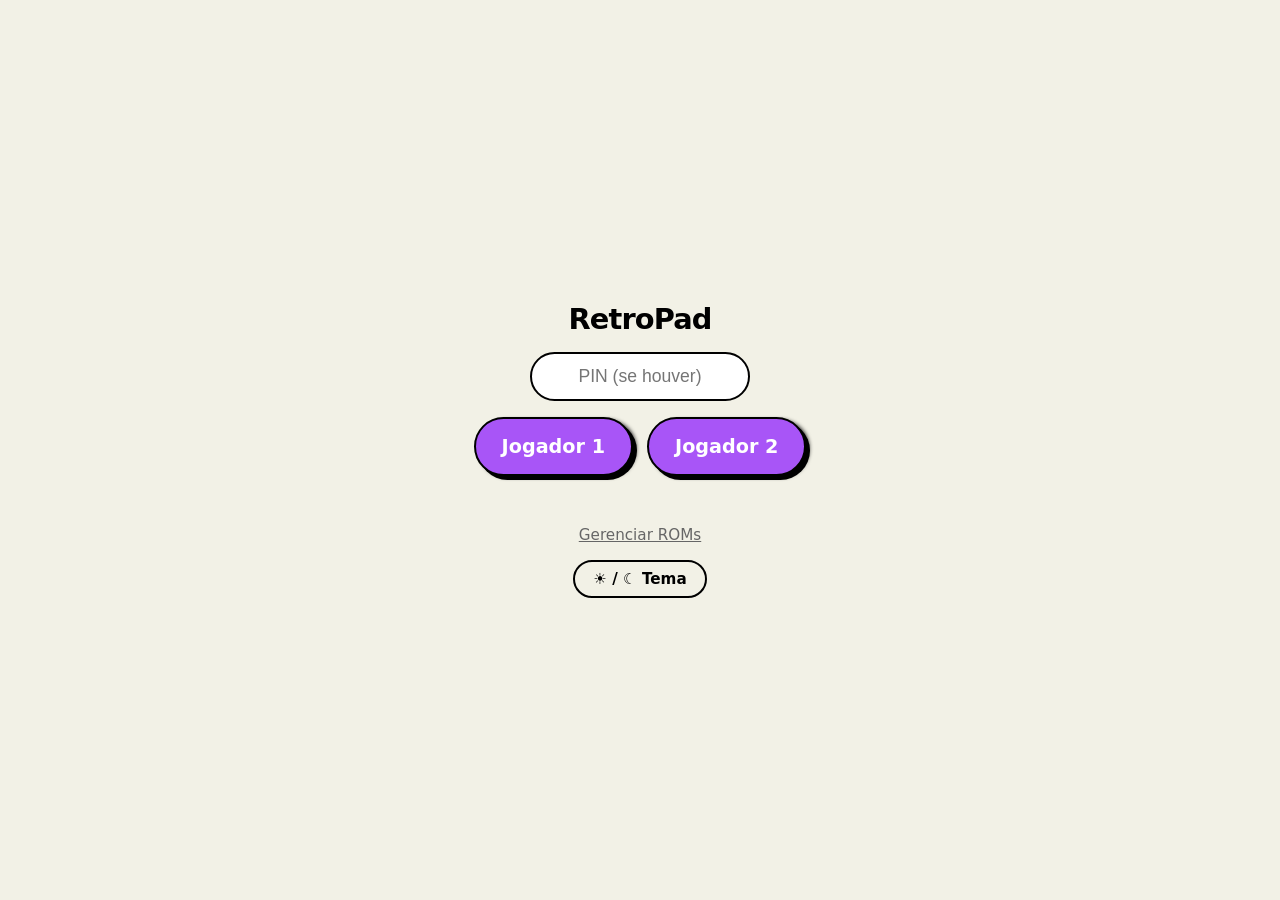
==== static/index.html @ 877612fc "publicação" ====
<!DOCTYPE html>
<html lang="pt-BR">
<head>
<meta charset="UTF-8">
<meta name="viewport" content="width=device-width, initial-scale=1, maximum-scale=1, user-scalable=no, viewport-fit=cover">
<meta name="apple-mobile-web-app-capable" content="yes">
<meta name="theme-color" content="#a855f7">
<link rel="manifest" href="/static/manifest.json">
<link rel="icon" type="image/png" sizes="32x32" href="/static/icons/favicon-32.png">
<link rel="apple-touch-icon" href="/static/icons/apple-touch-icon.png">
<meta name="mobile-web-app-capable" content="yes">
<meta name="apple-mobile-web-app-title" content="RetroPad">
<meta name="apple-mobile-web-app-status-bar-style" content="black-translucent">
<link rel="stylesheet" href="/static/theme.css">
<script>try{var t=localStorage.getItem("rp_theme");if(t)document.documentElement.dataset.theme=t}catch(e){}</script>
<title>RetroPad</title>
<style>
  :root { --s: min(24vh, 17vw); }
  * { box-sizing: border-box; margin: 0; padding: 0; -webkit-tap-highlight-color: transparent; }
  html, body {
    height: 100%; background: var(--bg); color: var(--text);
    font-family: var(--font);
    overflow: hidden; touch-action: none;
    user-select: none; -webkit-user-select: none;
  }
  .hidden { display: none !important; }

  /* Tela de entrada */
  #join {
    height: 100%; display: flex; flex-direction: column;
    align-items: center; justify-content: center; gap: 16px; padding: 20px; text-align: center;
  }
  #join h1 { font-size: 1.8rem; letter-spacing: -0.03em; }
  #join input {
    font-size: 1.1rem; padding: 12px; width: 220px; text-align: center;
    border-radius: 999px; border: 2px solid var(--border); background: var(--input); color: var(--text);
  }
  #join .players { display: flex; gap: 14px; }
  #join button {
    font: inherit; font-weight: 700; font-size: 1.2rem; padding: 16px 26px; min-width: 130px;
    border: 2px solid var(--border); border-radius: 999px; box-shadow: var(--shadow-md);
    background: var(--primary); color: var(--primary-foreground);
  }
  #join button:active { transform: translate(3px, 3px); box-shadow: none; }
  #join button.themebtn { min-width: 0; font-size: 0.95rem; padding: 8px 18px; background: var(--card); color: var(--card-foreground); box-shadow: none; }
  #join .admin { color: var(--muted-foreground); font-size: 0.95rem; }
  #status { min-height: 1.2em; color: var(--danger-text); font-weight: 600; font-size: 0.95rem; }

  /* Aviso de rotação */
  #rotate {
    position: fixed; inset: 0; background: var(--bg); display: none;
    align-items: center; justify-content: center; text-align: center;
    font-size: 1.2rem; padding: 20px; z-index: 10;
  }
  body.game #rotate { display: none; }
  @media (orientation: portrait) {
    body.game #rotate { display: flex; }
  }

  /* Controle */
  #pad {
    position: fixed; inset: 0;
    padding: env(safe-area-inset-top) env(safe-area-inset-right)
             env(safe-area-inset-bottom) env(safe-area-inset-left);
  }
  .btn {
    position: absolute; display: flex; align-items: center; justify-content: center;
    background: var(--card); border: 3px solid var(--border); color: var(--card-foreground);
    box-shadow: 3px 3px 0 var(--shadow-color);
    font-weight: 800; font-size: calc(var(--s) * 0.32);
  }
  .btn.on { background: var(--primary); color: var(--primary-foreground); box-shadow: none; }

  /* Ombros */
  .shoulder {
    width: calc(var(--s) * 2.2); height: calc(var(--s) * 0.6);
    border-radius: 999px; top: 4%;
  }
  .shoulder.l { left: 3%; }
  .shoulder.r { right: 3%; }

  /* D-pad: 3x3 em cruz */
  #dpad { position: absolute; left: 3%; bottom: 6%; width: calc(var(--s) * 3); height: calc(var(--s) * 3); }
  #dpad .btn { width: var(--s); height: var(--s); border-radius: 12px; }
  #dpad .up    { left: var(--s); top: 0; }
  #dpad .down  { left: var(--s); top: calc(var(--s) * 2); }
  #dpad .left  { left: 0; top: var(--s); }
  #dpad .right { left: calc(var(--s) * 2); top: var(--s); }

  /* ABXY em losango */
  #abxy { position: absolute; right: 3%; bottom: 6%; width: calc(var(--s) * 3); height: calc(var(--s) * 3); }
  #abxy .btn { width: var(--s); height: var(--s); border-radius: 50%; }
  #abxy .x { left: var(--s); top: 0; }
  #abxy .y { left: 0; top: var(--s); }
  #abxy .b { left: calc(var(--s) * 2); top: var(--s); }
  #abxy .a { left: var(--s); top: calc(var(--s) * 2); }

  /* Select / Start */
  #center { position: absolute; left: 50%; bottom: 8%; transform: translateX(-50%); display: flex; gap: 18px; }
  #center .btn { position: relative; width: calc(var(--s) * 1.3); height: calc(var(--s) * 0.5); border-radius: 999px; font-size: calc(var(--s) * 0.22); }
</style>
</head>
<body>

<section id="join">
  <h1>RetroPad</h1>
  <input id="pin" type="password" inputmode="numeric" placeholder="PIN (se houver)" autocomplete="off">
  <div class="players">
    <button id="p1">Jogador 1</button>
    <button id="p2">Jogador 2</button>
  </div>
  <div id="status"></div>
  <a class="admin" href="/admin">Gerenciar ROMs</a>
  <button id="theme" class="themebtn" type="button">☀ / ☾ Tema</button>
  <button class="themebtn hidden" data-install type="button">⬇ Instalar app</button>
</section>

<div id="rotate">Gire o celular para o modo paisagem</div>

<main id="pad" class="hidden">
  <div class="btn shoulder l" data-btn="l">L</div>
  <div class="btn shoulder r" data-btn="r">R</div>

  <div id="dpad">
    <div class="btn up" data-btn="up">▲</div>
    <div class="btn left" data-btn="left">◀</div>
    <div class="btn right" data-btn="right">▶</div>
    <div class="btn down" data-btn="down">▼</div>
  </div>

  <div id="abxy">
    <div class="btn x" data-btn="x">X</div>
    <div class="btn y" data-btn="y">Y</div>
    <div class="btn b" data-btn="b">B</div>
    <div class="btn a" data-btn="a">A</div>
  </div>

  <div id="center">
    <div class="btn" data-btn="select">SELECT</div>
    <div class="btn" data-btn="start">START</div>
  </div>
</main>

<script>
(() => {
  const joinEl = document.getElementById('join');
  const padEl = document.getElementById('pad');
  const statusEl = document.getElementById('status');
  const pinEl = document.getElementById('pin');

  let ws = null;
  let player = null;
  let retry = false;
  let inGame = false;
  let lastSent = '';

  // Estado atual: toques ativos e o que está pressionado
  const padButtons = [...document.querySelectorAll('[data-btn]')];

  function setStatus(text) { statusEl.textContent = text; }

  function connect() {
    const proto = location.protocol === 'https:' ? 'wss' : 'ws';
    ws = new WebSocket(`${proto}://${location.host}/ws`);

    ws.onopen = () => {
      ws.send(JSON.stringify({ t: 'join', player, pin: pinEl.value.trim() }));
    };

    ws.onmessage = (ev) => {
      const m = JSON.parse(ev.data);
      if (m.t === 'joined') {
        enterGame();
      } else if (m.t === 'error') {
        retry = false;
        setStatus(m.msg);
      }
    };

    ws.onclose = () => {
      if (inGame && retry) {
        setStatus('Reconectando...');
        setTimeout(connect, 1500);
      } else if (!inGame) {
        setStatus(retry ? 'Não foi possível conectar' : statusEl.textContent);
        retry = false;
      }
    };
  }

  function startJoin(p) {
    player = p;
    retry = true;
    setStatus('Conectando...');
    // Em Android, tenta entrar em tela cheia (precisa de gesto do usuário)
    try { document.documentElement.requestFullscreen?.(); } catch (_) {}
    connect();
  }

  function enterGame() {
    inGame = true;
    setStatus('');
    joinEl.classList.add('hidden');
    padEl.classList.remove('hidden');
    document.body.classList.add('game');
  }

  function send(buttons, hat) {
    if (!ws || ws.readyState !== WebSocket.OPEN) return;
    const payload = JSON.stringify({ t: 'state', buttons, hat });
    if (payload !== lastSent) {
      ws.send(payload);
      lastSent = payload;
    }
  }

  // Lê todos os toques ativos e converte em botões + direção
  function readTouches(e) {
    const buttons = new Set();
    let hx = 0, hy = 0;

    for (const t of e.touches) {
      const el = document.elementFromPoint(t.clientX, t.clientY);
      const target = el && el.closest('[data-btn]');
      if (!target) continue;
      const name = target.dataset.btn;
      if (name === 'left') hx -= 1;
      else if (name === 'right') hx += 1;
      else if (name === 'up') hy -= 1;
      else if (name === 'down') hy += 1;
      else buttons.add(name);
    }

    hx = Math.max(-1, Math.min(1, hx));
    hy = Math.max(-1, Math.min(1, hy));

    // Destaque visual
    for (const b of padButtons) {
      const name = b.dataset.btn;
      const on = ['up', 'down', 'left', 'right'].includes(name)
        ? (name === 'left' && hx < 0) || (name === 'right' && hx > 0) ||
          (name === 'up' && hy < 0) || (name === 'down' && hy > 0)
        : buttons.has(name);
      b.classList.toggle('on', on);
    }

    send([...buttons], [hx, hy]);
  }

  const touchHandler = (e) => { e.preventDefault(); readTouches(e); };
  for (const type of ['touchstart', 'touchmove', 'touchend', 'touchcancel']) {
    padEl.addEventListener(type, touchHandler, { passive: false });
  }

  // Solta tudo se o app for para o segundo plano
  document.addEventListener('visibilitychange', () => {
    if (document.hidden) send([], [0, 0]);
  });

  document.getElementById('theme').onclick = () => {
    const root = document.documentElement;
    const dark = root.dataset.theme ? root.dataset.theme === 'dark' : matchMedia('(prefers-color-scheme: dark)').matches;
    root.dataset.theme = dark ? 'light' : 'dark';
    try { localStorage.setItem('rp_theme', root.dataset.theme); } catch (_) {}
  };

  document.getElementById('p1').onclick = () => startJoin(1);
  document.getElementById('p2').onclick = () => startJoin(2);
})();
</script>
<script src="/static/pwa.js" defer></script>
</body>
</html>
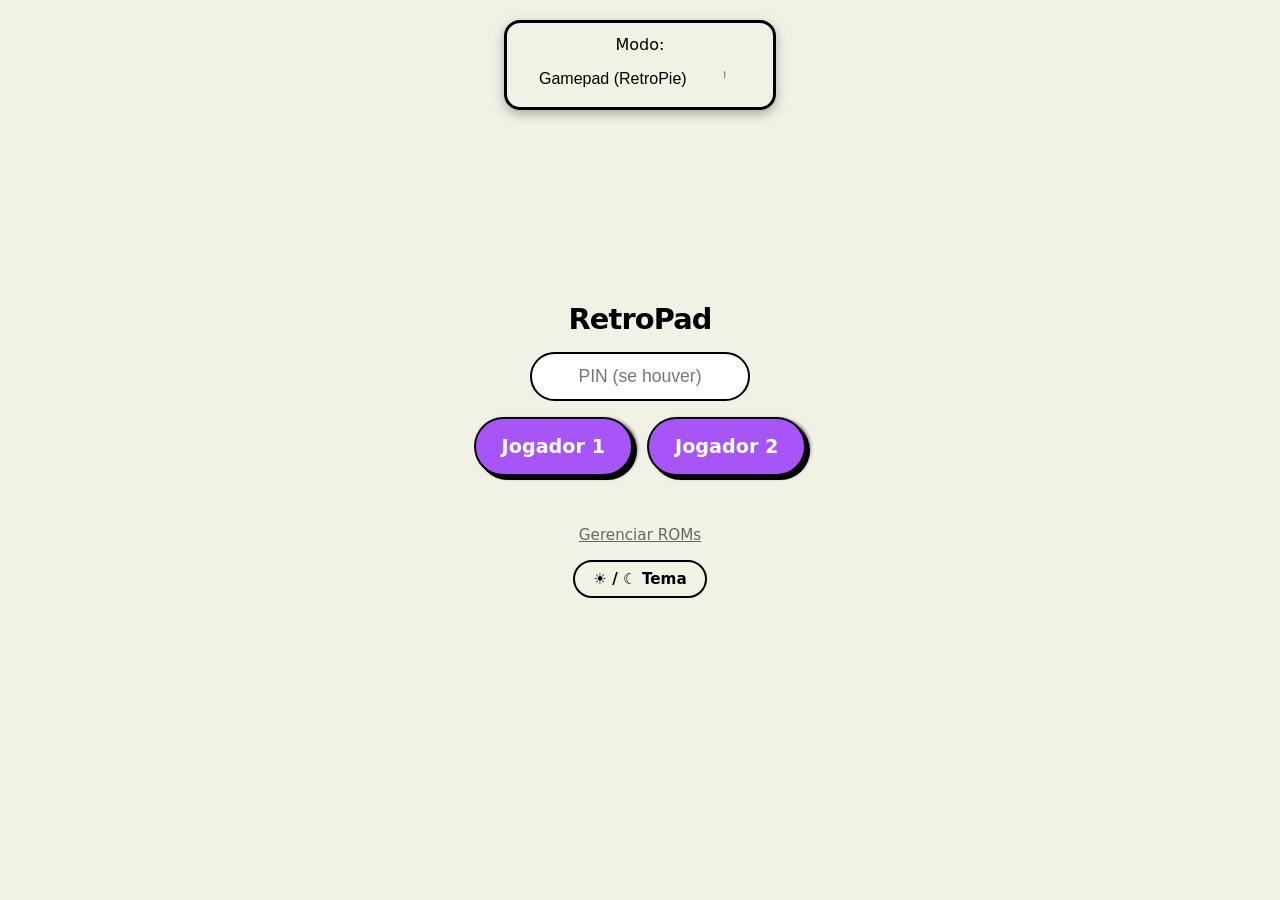
==== commit fd7e1a81: "feat: RetroPad multi-system upgrade - uinput, layouts, installer" ====
--- a/static/index.html
+++ b/static/index.html
@@ -57,7 +57,7 @@
     body.game #rotate { display: flex; }
   }
 
-  /* Controle */
+  /* Controle - modo gamepad */
   #pad {
     position: fixed; inset: 0;
     padding: env(safe-area-inset-top) env(safe-area-inset-right)
@@ -98,8 +98,107 @@
   /* Select / Start */
   #center { position: absolute; left: 50%; bottom: 8%; transform: translateX(-50%); display: flex; gap: 18px; }
   #center .btn { position: relative; width: calc(var(--s) * 1.3); height: calc(var(--s) * 0.5); border-radius: 999px; font-size: calc(var(--s) * 0.22); }
+
+  /* =========================
+     ESTILO MODO MOUSE
+     ========================= */
+  .mode-mouse #pad {
+    /* No modo mouse, o padding é ajustado */
+  }
+  .mode-mouse .mouse-cursor {
+    width: calc(var(--s) * 0.8); height: calc(var(--s) * 0.8);
+    position: absolute; top: 10%; left: 50%;
+    transform: translateX(-50%);
+    border: 3px solid var(--primary);
+    border-radius: 50%;
+    background: var(--primary);
+    pointer-events: none;
+    z-index: 10;
+  }
+  .mode-mouse .mouse-cursor::after {
+    content: '';
+    position: absolute; top: 50%; left: 50%;
+    transform: translate(-50%, -50%);
+    width: 0; height: 0;
+    border: 10px solid transparent;
+    border-left-color: var(--bg);
+  }
+  .mode-mouse .mouse-area {
+    width: 100%; height: 100%;
+    touch-action: pan-y pan-x;
+  }
+  .mode-mouse .btn-mouse {
+    position: absolute; width: calc(var(--s) * 1.5); height: calc(var(--s) * 0.7);
+    background: var(--card); border: 3px solid var(--border); color: var(--card-foreground);
+    box-shadow: 3px 3px 0 var(--shadow-color); font-weight: 700; font-size: calc(var(--s) * 0.24);
+    border-radius: 12px; touch-action: none;
+  }
+  .mode-mouse .btn-left {
+    left: 3%; top: 85%; transform: translateY(-50%);
+  }
+  .mode-mouse .btn-right {
+    right: 3%; top: 85%; transform: translateY(-50%);
+  }
+  .mode-mouse .btn-scroll {
+    left: 50%; top: 85%; transform: translateX(-50%); margin-left: calc(var(--s) * 0.5);
+    width: calc(var(--s) * 1); height: calc(var(--s) * 0.5);
+  }
+
+  /* =========================
+     ESTILO MODO TECLADO
+     ========================= */
+  .mode-keyboard #pad {
+    background: var(--bg);
+  }
+  .mode-keyboard .keyboard-row {
+    display: flex; justify-content: center; margin: calc(var(--s) * 0.3) 0;
+    touch-action: none;
+  }
+  .mode-keyboard .key {
+    width: calc(var(--s) * 0.8); height: calc(var(--s) * 0.6);
+    margin: 0 2px;
+    background: var(--card); border: 3px solid var(--border); color: var(--card-foreground);
+    box-shadow: 2px 2px 0 var(--shadow-color); border-radius: 8px; font-size: calc(var(--s) * 0.24);
+    touch-action: none; user-select: none; -webkit-user-select: none;
+  }
+  .mode-keyboard .key-on { background: var(--primary); color: var(--primary-foreground); box-shadow: none; }
+  .mode-keyboard .key-space { width: calc(var(--s) * 3.2); margin: 0 0.5px; }
+  .mode-keyboard .key-enter { width: calc(var(--s) * 1.5); }
+
+  /* =========================
+     ESTILO MODO GAMEPAD (padrão)
+     ========================= */
+  .mode-gamepad .shoulder.l { left: 2%; }
+  .mode-gamepad .shoulder.r { right: 2%; }
+  .mode-gamepad #dpad { bottom: 5%; }
+  .mode-gamepad #abxy { bottom: 5%; }
+  .mode-gamepad #center { bottom: 5%; }
+
+  /* Seletor de modo */
+  .mode-selector {
+    position: fixed; top: 20px; left: 50%; transform: translateX(-50%);
+    background: var(--card); border: 3px solid var(--border); border-radius: 16px;
+    padding: 12px 24px; z-index: 5; min-width: 200px; text-align: center;
+    box-shadow: 0 4px 12px rgba(0,0,0,0.3);
+    margin-bottom: 0;
+  }
+  .mode-selector select {
+    width: 100%; padding: 8px; font-size: 1rem; border: none; margin-top: 8px;
+    background: var(--bg); color: var(--text);
+    appearance: none; background-image: url("data:image/svg+xml;charset=US-ASCII,%3Csvg%20xmlns%3D%22http%3A%2F%2Fwww.w3.org%2F2000%2Fsvg%22%20width%3D%22290%22%20height%3D%22290%22%3E%3Cpath%20fill%3D%22%23666%22%20d%3D%22M%204%205h21L23%20142H5z%22%3E%3C%2Fpath%3E%3Cpath%20fill%3D%22%23666%22%20d%3D%22M%205%205v21l21-5H5z%22%3E%3C%2Fpath%3E%3C%2Fsvg%3E");
+    background-repeat: no-repeat; background-size: 15px; background-position: right 10px top 50%;
+  }
+  .mode-selector option {
+    background: var(--bg); color: var(--text);
+  }
+
+  /* Responsividade: esconder seletor de modo em telas muito pequenas */
+  @media (max-width: 400px) {
+    .mode-selector { display: none; top: auto; bottom: 20; left: auto; right: 20; transform: none; }
+  }
 </style>
 </head>
+
 <body>
 
 <section id="join">
@@ -113,14 +212,37 @@
   <a class="admin" href="/admin">Gerenciar ROMs</a>
   <button id="theme" class="themebtn" type="button">☀ / ☾ Tema</button>
   <button class="themebtn hidden" data-install type="button">⬇ Instalar app</button>
+
+  <!-- Seletor de MODO (Gamepad / Mouse / Teclado) -->
+  <div class="mode-selector" id="modeSelector">
+    <span>Modo: </span>
+    <select id="modeSelect">
+      <option value="gamepad">Gamepad (RetroPie)</option>
+      <option value="mouse">Mouse</option>
+      <option value="keyboard">Teclado</option>
+    </select>
+  </div>
+
+  <!-- Seletor de sistema (apenas gamepad) -->
+  <div class="system-selector" id="systemSelector" style="display: none;">
+    <label for="systemSelect" style="display: block; margin-bottom: 6px; font-size: 0.9rem;;">Selecionar sistema</label>
+    <select id="systemSelect">
+      <option value="nes">NES</option>
+      <option value="snes">SNES / Genesis</option>
+      <option value="ps1">PS1</option>
+      <option value="n64">N64</option>
+      <option value="ps2">PS2 / Genérico</option>
+    </select>
+  </div>
 </section>
 
 <div id="rotate">Gire o celular para o modo paisagem</div>
 
 <main id="pad" class="hidden">
-  <div class="btn shoulder l" data-btn="l">L</div>
-  <div class="btn shoulder r" data-btn="r">R</div>
-
+  <!-- =========================
+     LAYOUT GAMEPAD (padrão)
+     ========================= -->
+  <!-- D-pad -->
   <div id="dpad">
     <div class="btn up" data-btn="up">▲</div>
     <div class="btn left" data-btn="left">◀</div>
@@ -128,6 +250,7 @@
     <div class="btn down" data-btn="down">▼</div>
   </div>
 
+  <!-- ABXY (layout NES) -->
   <div id="abxy">
     <div class="btn x" data-btn="x">X</div>
     <div class="btn y" data-btn="y">Y</div>
@@ -135,14 +258,155 @@
     <div class="btn a" data-btn="a">A</div>
   </div>
 
-  <div id="center">
+  <!-- Botões extras para SNES/Genesis/PS1 -->
+  <div id="extra-buttons">
+    <div class="btn shoulder l" data-btn="l">L</div>
+    <div class="btn shoulder r" data-btn="r">R</div>
     <div class="btn" data-btn="select">SELECT</div>
     <div class="btn" data-btn="start">START</div>
   </div>
+
+  <!-- Botões PS1/PS2/N64 extras -->
+  <div id="ps1-buttons" class="ps1-buttons hidden_ctrl">
+    <div class="btn" data-btn="l1">L1</div>
+    <div class="btn" data-btn="r1">R1</div>
+    <div class="btn" data-btn="l2">L2</div>
+    <div class="btn" data-btn="r2">R2</div>
+    <div class="btn" data-btn="l3">L3</div>
+    <div class="btn" data-btn="r3">R3</div>
+  </div>
+
+  <!-- Analógicos -->
+  <div id="analog-controls" class="hidden_ctrl">
+    <div style="position: absolute; left: 50%; bottom: 50%; transform: translateX(-50%);">
+      <canvas id="left-analog" width="80" height="80" style="border: 2px solid var(--border); border-radius: 50%; position: relative;"></canvas>
+      <canvas id="left-analog-point" width="20" height="20" style="position: absolute; top: 50%; left: 50%; transform: translate(-50%, -50%); border-radius: 50%; background: var(--primary);"></canvas>
+    </div>
+    <div style="position: absolute; right: 5%; bottom: 50%; transform: translateY(50%);">
+      <canvas id="right-analog" width="80" height="80" style="border: 2px solid var(--border); border-radius: 50%; position: relative;"></canvas>
+      <canvas id="right-analog-point" width="20" height="20" style="position: absolute; top: 50%; left: 50%; transform: translate(-50%, -50%); border-radius: 50%; background: var(--primary);"></canvas>
+    </div>
+  </div>
+
+  <!-- Gatilhos L2/R2 -->
+  <div id="trigger-controls" class="hidden_ctrl">
+    <div class="btn shoulder l" data-btn="l2">L2</div>
+    <div class="btn shoulder r" data-btn="r2">R2</div>
+  </div>
+
+  <!-- Botão Hotkey/Menu -->
+  <div id="mode-btn" class="mode-btn hidden_ctrl">
+    <div class="btn" data-btn="mode">MODE</div>
+  </div>
 </main>
 
+<!-- =========================
+   SUPERPORPOS: Controles de Mouse (sempre visível quando modo mouse)
+   ========================= -->
+<div id="mouse-overlay" class="mode-mouse hidden" style="position: fixed; inset: 0; touch-action: pan-y pan-x; z-index: 5;">
+  <!-- Cursor de mouse que segue o dedo -->
+  <div class="mouse-cursor" id="mouseCursor"></div>
+  
+  <!-- Área para cliques -->
+  <div class="btn-mouse btn-left" data-btn="mouse_left">CLIQUE</div>
+  <div class="btn-mouse btn-right" data-btn="mouse_right">CLIQUE DIR</div>
+  <div class="btn-mouse btn-scroll" data-btn="scroll">ROLAGEM</div>
+  
+  <!-- Área de movimento - o utilizador arrasta aqui para mover o mouse -->
+  <div class="mouse-area" id="mouseArea" style="width: 100%; height: 100%;"></div>
+</div>
+
+<!-- =========================
+   SUPERPORPOS: Teclado (sempre visível quando modo keyboard)
+   ========================= -->
+<div id="keyboard-overlay" class="mode-keyboard hidden" style="position: fixed; bottom: 0; left: 0; right: 0; background: var(--bg); z-index: 5; padding: 10px;">
+  <div style="background: var(--card); border: 2px solid var(--border); border-radius: 8px; padding: 8px;">
+    <div class="keyboard-row" id="keyRow1">
+      <!-- Linha de teclas F1-F12 seria aqui, simplificamos -->
+    </div>
+    <div class="keyboard-row" id="keyRow2">
+      <kbd class="key" data-key="esc">ESC</kbd>
+      <kbd class="key" data-key="f1">F1</kbd>
+      <kbd class="key" data-key="f2">F2</kbd>
+      <kbd class="key" data-key="f3">F3</kbd>
+      <kbd class="key" data-key="f4">F4</kbd>
+      <kbd class="key" data-key="f5">F5</kbd>
+      <kbd class="key" data-key="f6">F6</kbd>
+      <kbd class="key" data-key="f7">F7</kbd>
+      <kbd class="key" data-key="f8">F8</kbd>
+      <kbd class="key" data-key="f9">F9</kbd>
+      <kbd class="key" data-key="f10">F10</kbd>
+      <kbd class="key" data-key="f11">F11</kbd>
+      <kbd class="key" data-key="f12">F12</kbd>
+    </div>
+    <div class="keyboard-row" id="keyRow3">
+      <kbd class="key" data-key="~">`</kbd>
+      <kbd class="key" data-key="1">1</kbd>
+      <kbd class="key" data-key="2">2</kbd>
+      <kbd class="key" data-key="3">3</kbd>
+      <kbd class="key" data-key="4">4</kbd>
+      <kbd class="key" data-key="5">5</kbd>
+      <kbd class="key" data-key="6">6</kbd>
+      <kbd class="key" data-key="7">7</kbd>
+      <kbd class="key" data-key="8">8</kbd>
+      <kbd class="key" data-key="9">9</kbd>
+      <kbd class="key" data-key="0">0</kbd>
+      <kbd class="key" data-key="-">-</kbd>
+      <kbd class="key" data_key="=">=</kbd>
+      <kbd class="key space" data-key="space">SPACO</kbd>
+    </div>
+    <div class="keyboard-row" id="keyRow4">
+      <kbd class="key" data-key="backspace">BACK</kbd>
+      <kbd class="key" data-key="tab">TAB</kbd>
+      <kbd class="key" data-key="q">Q</kbd>
+      <kbd class="key" data-key="w">W</kbd>
+      <kbd class="key" data-key="e">E</kbd>
+      <kbd class="key" data-key="r">R</kbd>
+      <kbd class="key" data-key="t">T</kbd>
+      <kbd class="key" data-key="y">Y</kbd>
+      <kbd class="key" data-key="u">U</kbd>
+      <kbd class="key" data-key="i">I</kbd>
+      <kbd class="key" data-key="o">O</kbd>
+      <kbd class="key" data-key="p">P</kbd>
+      <kbd class="key" data-key="[">[</kbd>
+      <kbd class="key" data-key="]">]</kbd>
+      <kbd class="key" data-key="enter">ENTR</kbd>
+    </div>
+    <div class="keyboard-row" id="keyRow5">
+      <kbd class="key" data-key="capslock">CAPS</kbd>
+      <kbd class="key" data-key="a">A</kbd>
+      <kbd class="key" data-key="s">S</kbd>
+      <kbd class="key" data-key="d">D</kbd>
+      <kbd class="key" data-key="f">F</kbd>
+      <kbd class="key" data-key="g">G</kbd>
+      <kbd class="key" data-key="h">H</kbd>
+      <kbd class="key" data-key="j">J</kbd>
+      <kbd class="key" data-key="k">K</kbd>
+      <kbd class="key" data-key="l">L</kbd>
+      <kbd class="key" data-key=";">;</kbd>
+      <kbd class="key" data-key="'">'</kbd>
+      <kbd class="key" data-key="shift">SHIFT</kbd>
+    </div>
+    <div class="keyboard-row" id="keyRow6">
+      <kbd class="key" data-key="left">←</kbd>
+      <kbd class="key" data-key="control">CTRL</kbd>
+      <kbd class="key" data-key="z">Z</kbd>
+      <kbd class="key" data-key="x">X</kbd>
+      <kbd class="key" data-key="c">C</kbd>
+      <kbd class="key" data-key="v">V</kbd>
+      <kbd class="key" data-key="b">B</kbd>
+      <kbd class="key" data-key="n">N</kbd>
+      <kbd class="key" data-key="m">M</kbd>
+      <kbd class="key" data-key="<",",</kbd>
+      <kbd class="key" data-key=">">.</kbd>
+      <kbd class="key" data-key="right">→</kbd>
+      <kbd class="key" data-key="alt">ALT</kbd>
+    </div>
+  </div>
+</div>
+
 <script>
-(() => {
+(function() {
   const joinEl = document.getElementById('join');
   const padEl = document.getElementById('pad');
   const statusEl = document.getElementById('status');
@@ -153,18 +417,45 @@
   let retry = false;
   let inGame = false;
   let lastSent = '';
+  let currentSystem = 'nes';
+  let currentMode = 'gamepad'; // gamepad | mouse | keyboard
 
   // Estado atual: toques ativos e o que está pressionado
   const padButtons = [...document.querySelectorAll('[data-btn]')];
 
   function setStatus(text) { statusEl.textContent = text; }
+
+  // Selecionar modo de controle
+  function setMode(mode) {
+    currentMode = mode;
+    // Atualizar seletor visual
+    document.getElementById('modeSelect').value = mode;
+    
+    // Mostrar/ocultar overlays respectivos
+    document.getElementById('mouse-overlay').classList.toggle('hidden', mode !== 'mouse');
+    document.getElementById('keyboard-overlay').classList.toggle('hidden', mode !== 'keyboard');
+    document.querySelector('#pad').classList.toggle('mode-mouse', mode === 'mouse');
+    document.querySelector('#pad').classList.toggle('mode-keyboard', mode === 'keyboard');
+    document.querySelector('#pad').classList.toggle('mode-gamepad', mode === 'gamepad');
+    
+    // Mostrar/ocultar seletor de sistema (apenas gamepad)
+    const sysSelector = document.getElementById('systemSelector');
+    if (mode === 'gamepad') {
+      sysSelector.style.display = 'block';
+    } else {
+      sysSelector.style.display = 'none';
+    }
+  }
+
+  // Inicializa com modo gamepad
+  setMode('gamepad');
 
   function connect() {
     const proto = location.protocol === 'https:' ? 'wss' : 'ws';
     ws = new WebSocket(`${proto}://${location.host}/ws`);
 
     ws.onopen = () => {
-      ws.send(JSON.stringify({ t: 'join', player, pin: pinEl.value.trim() }));
+      ws.send(JSON.stringify({ t: 'join', player, pin: pinEl.value.trim(), mode: currentMode }));
     };
 
     ws.onmessage = (ev) => {
@@ -192,7 +483,6 @@
     player = p;
     retry = true;
     setStatus('Conectando...');
-    // Em Android, tenta entrar em tela cheia (precisa de gesto do usuário)
     try { document.documentElement.requestFullscreen?.(); } catch (_) {}
     connect();
   }
@@ -205,24 +495,47 @@
     document.body.classList.add('game');
   }
 
-  function send(buttons, hat) {
+  // Envia estado baseado no modo atual
+  function sendState(payload) {
     if (!ws || ws.readyState !== WebSocket.OPEN) return;
-    const payload = JSON.stringify({ t: 'state', buttons, hat });
     if (payload !== lastSent) {
-      ws.send(payload);
+      ws.send(JSON.stringify(payload));
       lastSent = payload;
     }
+  }
+
+  function sendGamepad(buttons, hat) {
+    sendState({ t: 'state', buttons, hat });
+  }
+
+  function sendMouse(dx, dy, buttons) {
+    // Envia movimento relativo e estado dos botões
+    sendState({ t: 'state', buttons, hat: [0, 0], mouse_rel: [dx, dy] });
+  }
+
+  function sendKeyboard(keys) {
+    // Envia lista de nomes de teclas pressionadas
+    sendState({ t: 'state', buttons: keys, hat: [0, 0], keys: keys });
   }
 
   // Lê todos os toques ativos e converte em botões + direção
   function readTouches(e) {
     const buttons = new Set();
     let hx = 0, hy = 0;
+    let mouseX = 0, mouseY = 0; // para modo mouse
 
     for (const t of e.touches) {
       const el = document.elementFromPoint(t.clientX, t.clientY);
       const target = el && el.closest('[data-btn]');
-      if (!target) continue;
+      if (!target) {
+        // Se não bateu em botão específico, trata como entrada de modo
+        if (currentMode === 'mouse') {
+          // Movimento do mouse baseado na posição do toque
+          mouseX = (t.clientX / window.innerWidth) * 200 - 100; // -100 a 100
+          mouseY = (t.clientY / window.innerHeight) * 200 - 100;
+        }
+        continue;
+      }
       const name = target.dataset.btn;
       if (name === 'left') hx -= 1;
       else if (name === 'right') hx += 1;
@@ -233,6 +546,14 @@
 
     hx = Math.max(-1, Math.min(1, hx));
     hy = Math.max(-1, Math.min(1, hy));
+
+    // No modo mouse, enviar movimento mesmo sem botão específico
+    if (currentMode === 'mouse') {
+      // Enviar movimento acumulado - mas só enviar se houver movimento significativo
+      if (Math.abs(mouseX) > 5 || Math.abs(mouseY) > 5) {
+        sendMouse(mouseX, mouseY, []);
+      }
+    }
 
     // Destaque visual
     for (const b of padButtons) {
@@ -244,17 +565,252 @@
       b.classList.toggle('on', on);
     }
 
-    send([...buttons], [hx, hy]);
+    // Enviar baseado no modo atual
+    if (currentMode === 'gamepad') {
+      sendGamepad([...buttons], [hx, hy]);
+    } else if (currentMode === 'mouse') {
+      // Mouse já tem movimento enviado acima no readTouches
+      // Aqui só enviamos estado dos botões se houver mudança
+      if (buttons.size > 0) {
+        sendMouse(0, 0, [...buttons]);
+      }
+    } else if (currentMode === 'keyboard') {
+      // Para keyboard, os botões mapeados são teclas
+      if (buttons.size > 0) {
+        sendKeyboard([...buttons]);
+      }
+    }
   }
 
   const touchHandler = (e) => { e.preventDefault(); readTouches(e); };
   for (const type of ['touchstart', 'touchmove', 'touchend', 'touchcancel']) {
-    padEl.addEventListener(type, touchHandler, { passive: false });
+    document.getElementById('pad').addEventListener(type, touchHandler, { passive: false });
+  }
+
+  // ---- Controles de Mouse no overlay ----
+  
+  // Mover cursor do mouse ao arrastar na área
+  const mouseArea = document.getElementById('mouseArea');
+  const mouseCursor = document.getElementById('mouseCursor');
+  
+  let isMouseDragging = false;
+  let lastMouseX = 0, lastMouseY = 0;
+  
+  mouseArea.addEventListener('mousedown', (e) => {
+    isMouseDragging = true;
+    lastMouseX = e.clientX;
+    lastMouseY = e.clientY;
+    mouseCursor.style.left = `${e.clientX}px`;
+    mouseCursor.style.top = `${e.clientY}px`;
+  });
+  
+  mouseArea.addEventListener('mousemove', (e) => {
+    if (!isMouseDragging) return;
+    const dx = e.clientX - lastMouseX;
+    const dy = e.clientY - lastMouseY;
+    lastMouseX = e.clientX;
+    lastMouseY = e.clientY;
+    
+    // Mover cursor visual
+    mouseCursor.style.left = `${e.clientX}px`;
+    mouseCursor.style.top = `${e.clientY}px`;
+    
+    // Enviar ao servidor (limitado para não encher de mensagens)
+    // Aqui enviamos a cada alguns eventos ou podemos usar requestAnimationFrame
+    // Para simplificar, enviamos a cada movement com throttle natural do touch
+    // No mobile usamos touch events em vez de mouse, mas o princípio é o mesmo
+  });
+  
+  mouseArea.addEventListener('mouseup', () => {
+    isMouseDragging = false;
+  });
+  
+  // No mobile, usar touchmove para mover mouse
+  mouseArea.addEventListener('touchmove', (e) => {
+    e.preventDefault();
+    const touch = e.touches[0];
+    // Enviar movimento relativo ao servidor
+    // O servidor acumula e envia quando apply_state é chamado
+    // Aqui apenas marcamos que houve movimento
+    // O envio real acontece em readTouches quando detecta toque fora de botão
+  }, { passive: false });
+  
+  // Cliques nos botões de mouse no overlay
+  document.querySelectorAll('.mode-mouse .btn-mouse').forEach(btn => {
+    btn.addEventListener('click', () => {
+      const btnName = btn.dataset.btn;
+      if (currentMode === 'mouse') {
+        // Mapear clique para botão do mouse
+        let evKey;
+        if (btnName === 'mouse_left') evKey = e.BTN_LEFT;
+        else if (btnName === 'mouse_right') evKey = e.BTN_RIGHT;
+        
+        // Toggle: pressionar/soltar
+        // Enviamos como estado de botão
+        sendState({ t: 'state', buttons: [btnName], hat: [0, 0] });
+      }
+    });
+  });
+
+  // ---- Controles de Teclado no overlay ----
+  
+  // Quando teclas do overlay são clicadas
+  document.querySelectorAll('.mode-keyboard .key').forEach(key => {
+    key.addEventListener('click', () => {
+      const keyName = key.dataset.key;
+      if (currentMode === 'keyboard') {
+        // Enviar tecla pressionada
+        // Usar o nome que já está no data-key, que corresponde aos nossos BUTTONS
+        sendState({ t: 'state', buttons: [keyName], hat: [0, 0], keys: [keyName] });
+      }
+    });
+  });
+
+  // ---- Seletor de modo ----
+  
+  document.getElementById('modeSelect').onchange = (e) => {
+    setMode(e.target.value);
+  };
+
+  // ---- Seletor de sistema (apenas gamepad) ----
+  
+  document.getElementById('systemSelect').onchange = (e) => {
+    // Aplicar layout do sistema - simplificado: só esconder/mostrar controles
+    // O modo keyboard/mouse ignoram isso
+    if (currentMode === 'gamepad') {
+      currentSystem = e.target.value;
+      // Aqui poderia chamar a função applySystemLayout, mas já temos o sistema no state do servidor
+      // Para agora, apenas confirmar a seleção
+      setStatus(`Sistema: ${e.target.value}`);
+    }
+  };
+
+  // ---- Inicialização ----
+
+  function connect() {
+    const proto = location.protocol === 'https:' ? 'wss' : 'ws';
+    ws = new WebSocket(`${proto}://${location.host}/ws`);
+
+    ws.onopen = () => {
+      // Enviar modo atual ao conectar
+      ws.send(JSON.stringify({ t: 'join', player, pin: pinEl.value.trim(), mode: currentMode }));
+    };
+
+    ws.onmessage = (ev) => {
+      const m = JSON.parse(ev.data);
+      if (m.t === 'joined') {
+        enterGame();
+      } else if (m.t === 'error') {
+        retry = false;
+        setStatus(m.msg);
+      }
+    };
+
+    ws.onclose = () => {
+      if (inGame && retry) {
+        setStatus('Reconectando...');
+        setTimeout(connect, 1500);
+      } else if (!inGame) {
+        setStatus(retry ? 'Não foi possível conectar' : statusEl.textContent);
+        retry = false;
+      }
+    };
+  }
+
+  function startJoin(p) {
+    player = p;
+    retry = true;
+    setStatus('Conectando...');
+    try { document.documentElement.requestFullscreen?.(); } catch (_) {}
+    connect();
+  }
+
+  function enterGame() {
+    inGame = true;
+    setStatus('');
+    joinEl.classList.add('hidden');
+    padEl.classList.remove('hidden');
+    document.body.classList.add('game');
+  }
+
+  // Função send simplificada
+  function send(buttons, hat, mouse_rel, keys) {
+    if (!ws || ws.readyState !== WebSocket.OPEN) return;
+    // Construir payload baseado no modo
+    const payload = { t: 'state' };
+    if (currentMode === 'gamepad') {
+      payload.buttons = buttons;
+      payload.hat = hat;
+    } else if (currentMode === 'mouse') {
+      payload.buttons = buttons || [];
+      payload.hat = [0, 0];
+      if (mouse_rel) payload.mouse_rel = mouse_rel;
+    } else if (currentMode === 'keyboard') {
+      payload.buttons = buttons || [];
+      payload.hat = [0, 0];
+      if (keys) payload.keys = keys;
+    }
+    if (payload !== lastSent) {
+      ws.send(JSON.stringify(payload));
+      lastSent = JSON.stringify(payload);
+    }
+  }
+
+  // Lê todos os toques ativos e converte em botões + direção
+  function readTouches(e) {
+    const buttons = new Set();
+    let hx = 0, hy = 0;
+
+    for (const t of e.touches) {
+      const el = document.elementFromPoint(t.clientX, t.clientY);
+      const target = el && el.closest('[data-btn]');
+      if (!target) continue;
+      const name = targetDatasetBtn;
+      if (name === 'left') hx -= 1;
+      else if (name === 'right') hx += 1;
+      else if (name === 'up') hy -= 1;
+      else if (name === 'down') hy += 1;
+      else buttons.add(name);
+    }
+
+    hx = Math.max(-1, Math.min(1, hx));
+    hy = Math.max(-1, Math.min(1, hy));
+
+    // Destaque visual
+    for (const b of padButtons) {
+      const name = b.dataset.btn;
+      const on = ['up', 'down', 'left', 'right'].includes(name)
+        ? (name === 'left' && hx < 0) || (name === 'right' && hx > 0) ||
+          (name === 'up' && hy < 0) || (name === 'down' && hy > 0)
+        : buttons.has(name);
+      b.classList.toggle('on', on);
+    }
+
+    // Enviar baseado no modo
+    if (currentMode === 'gamepad') {
+      send([...buttons], [hx, hy]);
+    } else if (currentMode === 'mouse') {
+      // No modo mouse, ler posição do cursor do overlay touch
+      // Simplificado: enviar movimento baseado em onde tocou
+      send([...buttons], [hx, hy]); // buttons podem ter nomes de mouse
+    } else if (currentMode === 'keyboard') {
+      send([...buttons], [0, 0], [], [...buttons]); // keys extra
+    }
+  }
+
+  const touchHandler = (e) => { e.preventDefault(); readTouches(e); };
+  for (const type of ['touchstart', 'touchmove', 'touchend', 'touchcancel']) {
+    document.getElementById('pad').addEventListener(type, touchHandler, { passive: false });
   }
 
   // Solta tudo se o app for para o segundo plano
   document.addEventListener('visibilitychange', () => {
-    if (document.hidden) send([], [0, 0]);
+    if (document.hidden) {
+      // Enviar estado vazio baseado no modo
+      if (currentMode === 'gamepad') send([], [0, 0]);
+      else if (currentMode === 'mouse') send([], [0, 0], [0, 0]);
+      else if (currentMode === 'keyboard') send([], [0, 0], [], []);
+    }
   });
 
   document.getElementById('theme').onclick = () => {
@@ -266,8 +822,15 @@
 
   document.getElementById('p1').onclick = () => startJoin(1);
   document.getElementById('p2').onclick = () => startJoin(2);
+
+  // Seletor de sistema
+  document.getElementById('systemSelect').onchange = (e) => {
+    if (currentMode === 'gamepad') {
+      currentSystem = e.target.value;
+    }
+  };
 })();
 </script>
 <script src="/static/pwa.js" defer></script>
 </body>
-</html>
+</html>
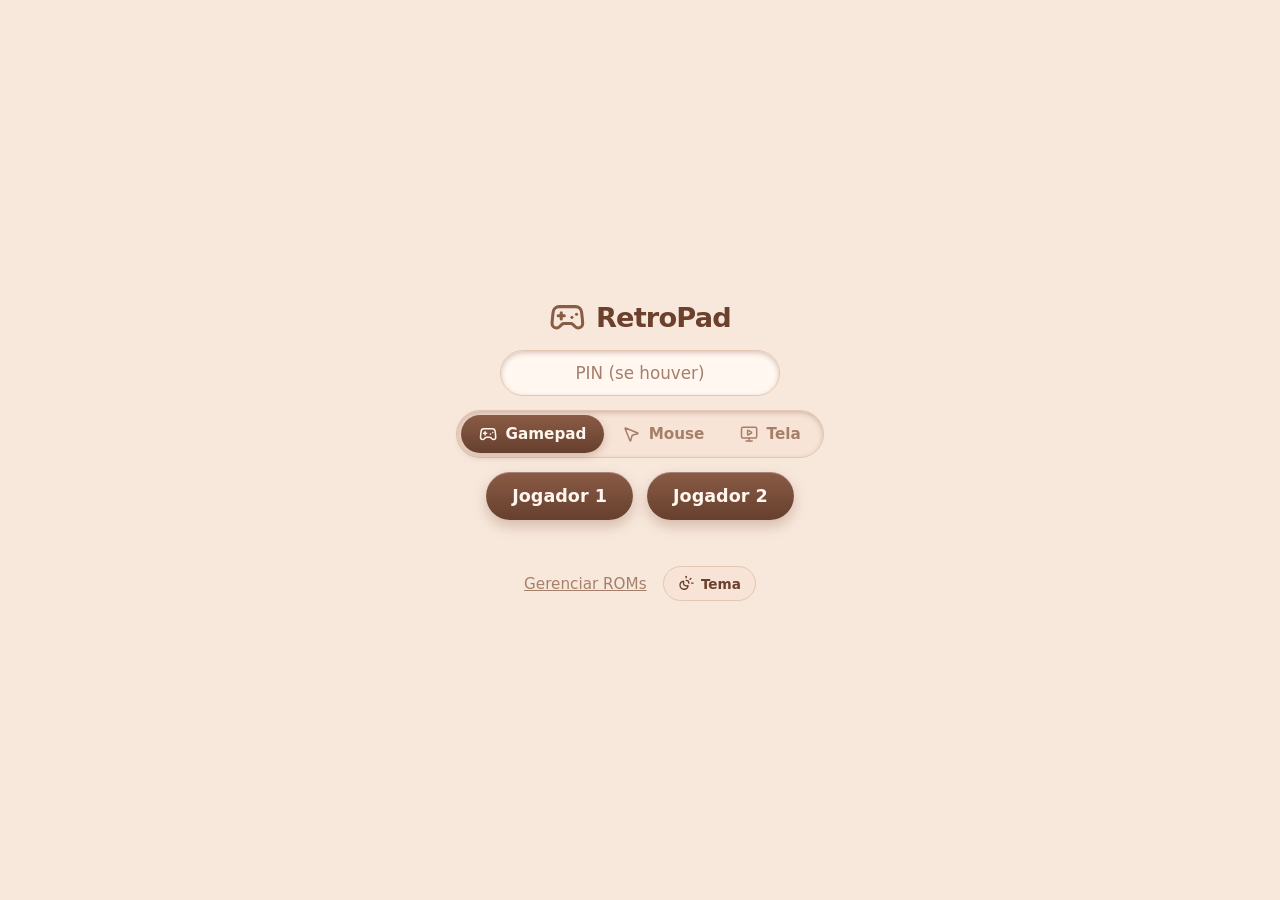
==== commit c9209127: "feat: universal gamepad, mouse+keyboard touchpad, screen streaming, Lucide icons - Single universal " ====
--- a/static/index.html
+++ b/static/index.html
@@ -2,835 +2,706 @@
 <html lang="pt-BR">
 <head>
 <meta charset="UTF-8">
-<meta name="viewport" content="width=device-width, initial-scale=1, maximum-scale=1, user-scalable=no, viewport-fit=cover">
+<meta name="viewport" content="width=device-width, initial-scale=1, maximum-scale=1, user-scalable=no, viewport-fit=cover, interactive-widget=resizes-content">
 <meta name="apple-mobile-web-app-capable" content="yes">
-<meta name="theme-color" content="#a855f7">
+<meta name="theme-color" content="#f8e8dc">
 <link rel="manifest" href="/static/manifest.json">
 <link rel="icon" type="image/png" sizes="32x32" href="/static/icons/favicon-32.png">
 <link rel="apple-touch-icon" href="/static/icons/apple-touch-icon.png">
 <meta name="mobile-web-app-capable" content="yes">
 <meta name="apple-mobile-web-app-title" content="RetroPad">
 <meta name="apple-mobile-web-app-status-bar-style" content="black-translucent">
-<link rel="stylesheet" href="/static/theme.css">
 <script>try{var t=localStorage.getItem("rp_theme");if(t)document.documentElement.dataset.theme=t}catch(e){}</script>
 <title>RetroPad</title>
 <style>
-  :root { --s: min(24vh, 17vw); }
+  /* ---------- Tema pêssego (claro) e chocolate (escuro) ---------- */
+  :root {
+    --bg: #f8e8dc; --panel: #f7e4d6; --line: #e2c7b4; --ink: #6b402c; --muted: #a67f6b;
+    --brown: #8a5b45; --brown-d: #66402e; --on-brown: #fff6ee;
+    --hi: #fff7f0; --lo: #f1d9c9; --dot: rgba(138, 91, 69, 0.26); --shade: rgba(120, 70, 45, 0.28);
+    --danger: #b4432f;
+    --font: ui-sans-serif, system-ui, -apple-system, "Segoe UI", Roboto, "Helvetica Neue", sans-serif;
+    color-scheme: light;
+  }
+  @media (prefers-color-scheme: dark) {
+    :root:not([data-theme="light"]) {
+      --bg: #231710; --panel: #2c1d15; --line: #4a3326; --ink: #f2d9c8; --muted: #b68f78;
+      --brown: #c68e72; --brown-d: #a8725a; --on-brown: #2a1810;
+      --hi: #4e3a2e; --lo: #3a2a20; --dot: rgba(242, 217, 200, 0.2); --shade: rgba(0, 0, 0, 0.5);
+      --danger: #e07a64; color-scheme: dark;
+    }
+  }
+  :root[data-theme="dark"] {
+    --bg: #231710; --panel: #2c1d15; --line: #4a3326; --ink: #f2d9c8; --muted: #b68f78;
+    --brown: #c68e72; --brown-d: #a8725a; --on-brown: #2a1810;
+    --hi: #4e3a2e; --lo: #3a2a20; --dot: rgba(242, 217, 200, 0.2); --shade: rgba(0, 0, 0, 0.5);
+    --danger: #e07a64; color-scheme: dark;
+  }
+
   * { box-sizing: border-box; margin: 0; padding: 0; -webkit-tap-highlight-color: transparent; }
   html, body {
-    height: 100%; background: var(--bg); color: var(--text);
-    font-family: var(--font);
-    overflow: hidden; touch-action: none;
-    user-select: none; -webkit-user-select: none;
-  }
+    height: 100%; background: var(--bg); color: var(--ink); font-family: var(--font);
+    overflow: hidden; touch-action: none; user-select: none; -webkit-user-select: none;
+  }
+  button { font: inherit; color: inherit; border: 0; background: none; cursor: pointer; }
   .hidden { display: none !important; }
-
-  /* Tela de entrada */
+  .i { width: 1.2em; height: 1.2em; flex: none; vertical-align: -0.22em; pointer-events: none;
+       fill: none; stroke: currentColor; stroke-width: 2; stroke-linecap: round; stroke-linejoin: round; }
+  .i.fill { fill: currentColor; }
+
+  /* Botão "macio": relevo claro, vira marrom quando pressionado */
+  .soft {
+    background: linear-gradient(180deg, var(--hi), var(--lo)); color: var(--ink);
+    border: 1.5px solid var(--line);
+    box-shadow: 0 0.7vh 1.5vh var(--shade), inset 0 1px 0 rgba(255, 255, 255, 0.55);
+    touch-action: none; user-select: none; -webkit-user-select: none;
+  }
+  .soft.on, .soft:active {
+    background: linear-gradient(180deg, var(--brown), var(--brown-d)); color: var(--on-brown);
+    box-shadow: inset 0 0.7vh 1.4vh rgba(0, 0, 0, 0.3); transform: translateY(1px);
+  }
+  .dark { background: linear-gradient(180deg, var(--brown), var(--brown-d)); color: var(--on-brown); border-color: transparent; }
+  .dark.on { filter: brightness(0.82); }
+
+  /* ---------- Tela de entrada ---------- */
   #join {
-    height: 100%; display: flex; flex-direction: column;
-    align-items: center; justify-content: center; gap: 16px; padding: 20px; text-align: center;
-  }
-  #join h1 { font-size: 1.8rem; letter-spacing: -0.03em; }
-  #join input {
-    font-size: 1.1rem; padding: 12px; width: 220px; text-align: center;
-    border-radius: 999px; border: 2px solid var(--border); background: var(--input); color: var(--text);
-  }
-  #join .players { display: flex; gap: 14px; }
-  #join button {
-    font: inherit; font-weight: 700; font-size: 1.2rem; padding: 16px 26px; min-width: 130px;
-    border: 2px solid var(--border); border-radius: 999px; box-shadow: var(--shadow-md);
-    background: var(--primary); color: var(--primary-foreground);
-  }
-  #join button:active { transform: translate(3px, 3px); box-shadow: none; }
-  #join button.themebtn { min-width: 0; font-size: 0.95rem; padding: 8px 18px; background: var(--card); color: var(--card-foreground); box-shadow: none; }
-  #join .admin { color: var(--muted-foreground); font-size: 0.95rem; }
-  #status { min-height: 1.2em; color: var(--danger-text); font-weight: 600; font-size: 0.95rem; }
-
-  /* Aviso de rotação */
+    height: 100%; overflow-y: auto; touch-action: pan-y; text-align: center;
+    display: flex; flex-direction: column; align-items: center; justify-content: center; gap: 14px;
+    padding: max(16px, env(safe-area-inset-top)) 20px max(16px, env(safe-area-inset-bottom));
+  }
+  .logo { display: flex; align-items: center; gap: 10px; font-size: 1.7rem; font-weight: 800; letter-spacing: -0.03em; }
+  .logo .i { width: 1.35em; height: 1.35em; color: var(--brown); }
+  #pin {
+    font: inherit; font-size: 1.05rem; padding: 12px 16px; width: min(280px, 80vw); text-align: center;
+    border-radius: 999px; border: 1.5px solid var(--line); background: var(--hi); color: var(--ink);
+    box-shadow: inset 0 2px 5px var(--shade); user-select: text; -webkit-user-select: text;
+  }
+  #pin::placeholder { color: var(--muted); }
+  #pin:focus-visible, .seg button:focus-visible, .cta:focus-visible, .link-btn:focus-visible { outline: 3px solid var(--brown); outline-offset: 2px; }
+  .seg { display: flex; padding: 4px; border-radius: 999px; background: var(--panel); border: 1.5px solid var(--line); box-shadow: inset 0 2px 5px var(--shade); }
+  .seg button { display: inline-flex; align-items: center; gap: 8px; padding: 10px 18px; border-radius: 999px; font-weight: 700; font-size: 0.95rem; color: var(--muted); }
+  .seg button.on { background: linear-gradient(180deg, var(--brown), var(--brown-d)); color: var(--on-brown); box-shadow: 0 3px 8px var(--shade); }
+  .players { display: flex; gap: 14px; }
+  .cta {
+    display: inline-flex; align-items: center; justify-content: center; gap: 8px;
+    font-weight: 800; font-size: 1.1rem; padding: 14px 26px; min-width: 140px; border-radius: 999px;
+    background: linear-gradient(180deg, var(--brown), var(--brown-d)); color: var(--on-brown);
+    box-shadow: 0 6px 14px var(--shade), inset 0 1px 0 rgba(255, 255, 255, 0.25);
+  }
+  .cta:active { transform: translateY(2px); box-shadow: inset 0 3px 8px rgba(0, 0, 0, 0.3); }
+  #status { min-height: 1.2em; color: var(--danger); font-weight: 700; font-size: 0.95rem; }
+  .join-links { display: flex; gap: 10px 16px; align-items: center; flex-wrap: wrap; justify-content: center; color: var(--muted); }
+  .join-links a { color: var(--muted); font-size: 0.95rem; }
+  .link-btn { display: inline-flex; align-items: center; gap: 7px; padding: 8px 14px; border-radius: 999px; font-weight: 700; font-size: 0.85rem; color: var(--ink); background: var(--panel); border: 1.5px solid var(--line); }
+  @media (max-height: 460px) {
+    #join { gap: 9px; }
+    .logo { font-size: 1.3rem; }
+    .cta { padding: 10px 24px; font-size: 1rem; }
+    .seg button { padding: 8px 16px; }
+  }
+
+  /* ---------- Base do controle ---------- */
   #rotate {
-    position: fixed; inset: 0; background: var(--bg); display: none;
-    align-items: center; justify-content: center; text-align: center;
-    font-size: 1.2rem; padding: 20px; z-index: 10;
-  }
-  body.game #rotate { display: none; }
-  @media (orientation: portrait) {
-    body.game #rotate { display: flex; }
-  }
-
-  /* Controle - modo gamepad */
-  #pad {
-    position: fixed; inset: 0;
-    padding: env(safe-area-inset-top) env(safe-area-inset-right)
-             env(safe-area-inset-bottom) env(safe-area-inset-left);
-  }
-  .btn {
-    position: absolute; display: flex; align-items: center; justify-content: center;
-    background: var(--card); border: 3px solid var(--border); color: var(--card-foreground);
-    box-shadow: 3px 3px 0 var(--shadow-color);
-    font-weight: 800; font-size: calc(var(--s) * 0.32);
-  }
-  .btn.on { background: var(--primary); color: var(--primary-foreground); box-shadow: none; }
-
-  /* Ombros */
-  .shoulder {
-    width: calc(var(--s) * 2.2); height: calc(var(--s) * 0.6);
-    border-radius: 999px; top: 4%;
-  }
-  .shoulder.l { left: 3%; }
-  .shoulder.r { right: 3%; }
-
-  /* D-pad: 3x3 em cruz */
-  #dpad { position: absolute; left: 3%; bottom: 6%; width: calc(var(--s) * 3); height: calc(var(--s) * 3); }
-  #dpad .btn { width: var(--s); height: var(--s); border-radius: 12px; }
-  #dpad .up    { left: var(--s); top: 0; }
-  #dpad .down  { left: var(--s); top: calc(var(--s) * 2); }
-  #dpad .left  { left: 0; top: var(--s); }
-  #dpad .right { left: calc(var(--s) * 2); top: var(--s); }
-
-  /* ABXY em losango */
-  #abxy { position: absolute; right: 3%; bottom: 6%; width: calc(var(--s) * 3); height: calc(var(--s) * 3); }
-  #abxy .btn { width: var(--s); height: var(--s); border-radius: 50%; }
-  #abxy .x { left: var(--s); top: 0; }
-  #abxy .y { left: 0; top: var(--s); }
-  #abxy .b { left: calc(var(--s) * 2); top: var(--s); }
-  #abxy .a { left: var(--s); top: calc(var(--s) * 2); }
-
-  /* Select / Start */
-  #center { position: absolute; left: 50%; bottom: 8%; transform: translateX(-50%); display: flex; gap: 18px; }
-  #center .btn { position: relative; width: calc(var(--s) * 1.3); height: calc(var(--s) * 0.5); border-radius: 999px; font-size: calc(var(--s) * 0.22); }
-
-  /* =========================
-     ESTILO MODO MOUSE
-     ========================= */
-  .mode-mouse #pad {
-    /* No modo mouse, o padding é ajustado */
-  }
-  .mode-mouse .mouse-cursor {
-    width: calc(var(--s) * 0.8); height: calc(var(--s) * 0.8);
-    position: absolute; top: 10%; left: 50%;
-    transform: translateX(-50%);
-    border: 3px solid var(--primary);
-    border-radius: 50%;
-    background: var(--primary);
-    pointer-events: none;
-    z-index: 10;
-  }
-  .mode-mouse .mouse-cursor::after {
-    content: '';
-    position: absolute; top: 50%; left: 50%;
-    transform: translate(-50%, -50%);
-    width: 0; height: 0;
-    border: 10px solid transparent;
-    border-left-color: var(--bg);
-  }
-  .mode-mouse .mouse-area {
-    width: 100%; height: 100%;
-    touch-action: pan-y pan-x;
-  }
-  .mode-mouse .btn-mouse {
-    position: absolute; width: calc(var(--s) * 1.5); height: calc(var(--s) * 0.7);
-    background: var(--card); border: 3px solid var(--border); color: var(--card-foreground);
-    box-shadow: 3px 3px 0 var(--shadow-color); font-weight: 700; font-size: calc(var(--s) * 0.24);
-    border-radius: 12px; touch-action: none;
-  }
-  .mode-mouse .btn-left {
-    left: 3%; top: 85%; transform: translateY(-50%);
-  }
-  .mode-mouse .btn-right {
-    right: 3%; top: 85%; transform: translateY(-50%);
-  }
-  .mode-mouse .btn-scroll {
-    left: 50%; top: 85%; transform: translateX(-50%); margin-left: calc(var(--s) * 0.5);
-    width: calc(var(--s) * 1); height: calc(var(--s) * 0.5);
-  }
-
-  /* =========================
-     ESTILO MODO TECLADO
-     ========================= */
-  .mode-keyboard #pad {
-    background: var(--bg);
-  }
-  .mode-keyboard .keyboard-row {
-    display: flex; justify-content: center; margin: calc(var(--s) * 0.3) 0;
-    touch-action: none;
-  }
-  .mode-keyboard .key {
-    width: calc(var(--s) * 0.8); height: calc(var(--s) * 0.6);
-    margin: 0 2px;
-    background: var(--card); border: 3px solid var(--border); color: var(--card-foreground);
-    box-shadow: 2px 2px 0 var(--shadow-color); border-radius: 8px; font-size: calc(var(--s) * 0.24);
-    touch-action: none; user-select: none; -webkit-user-select: none;
-  }
-  .mode-keyboard .key-on { background: var(--primary); color: var(--primary-foreground); box-shadow: none; }
-  .mode-keyboard .key-space { width: calc(var(--s) * 3.2); margin: 0 0.5px; }
-  .mode-keyboard .key-enter { width: calc(var(--s) * 1.5); }
-
-  /* =========================
-     ESTILO MODO GAMEPAD (padrão)
-     ========================= */
-  .mode-gamepad .shoulder.l { left: 2%; }
-  .mode-gamepad .shoulder.r { right: 2%; }
-  .mode-gamepad #dpad { bottom: 5%; }
-  .mode-gamepad #abxy { bottom: 5%; }
-  .mode-gamepad #center { bottom: 5%; }
-
-  /* Seletor de modo */
-  .mode-selector {
-    position: fixed; top: 20px; left: 50%; transform: translateX(-50%);
-    background: var(--card); border: 3px solid var(--border); border-radius: 16px;
-    padding: 12px 24px; z-index: 5; min-width: 200px; text-align: center;
-    box-shadow: 0 4px 12px rgba(0,0,0,0.3);
-    margin-bottom: 0;
-  }
-  .mode-selector select {
-    width: 100%; padding: 8px; font-size: 1rem; border: none; margin-top: 8px;
-    background: var(--bg); color: var(--text);
-    appearance: none; background-image: url("data:image/svg+xml;charset=US-ASCII,%3Csvg%20xmlns%3D%22http%3A%2F%2Fwww.w3.org%2F2000%2Fsvg%22%20width%3D%22290%22%20height%3D%22290%22%3E%3Cpath%20fill%3D%22%23666%22%20d%3D%22M%204%205h21L23%20142H5z%22%3E%3C%2Fpath%3E%3Cpath%20fill%3D%22%23666%22%20d%3D%22M%205%205v21l21-5H5z%22%3E%3C%2Fpath%3E%3C%2Fsvg%3E");
-    background-repeat: no-repeat; background-size: 15px; background-position: right 10px top 50%;
-  }
-  .mode-selector option {
-    background: var(--bg); color: var(--text);
-  }
-
-  /* Responsividade: esconder seletor de modo em telas muito pequenas */
-  @media (max-width: 400px) {
-    .mode-selector { display: none; top: auto; bottom: 20; left: auto; right: 20; transform: none; }
-  }
+    position: fixed; inset: 0; background: var(--bg); display: none; z-index: 30;
+    align-items: center; justify-content: center; flex-direction: column; gap: 14px; text-align: center;
+    font-size: 1.15rem; font-weight: 700; padding: 20px; color: var(--ink);
+  }
+  #rotate .i { width: 2.6em; height: 2.6em; color: var(--brown); }
+  @media (orientation: portrait) { body.game.m-gamepad #rotate { display: flex; } }
+  #pad { position: fixed; left: 0; right: 0; top: 0; height: 100%; }
+  .screen { position: absolute; inset: 0; }
+  #toast {
+    position: fixed; left: 50%; top: 12px; transform: translateX(-50%); z-index: 40; pointer-events: none;
+    background: var(--brown-d); color: var(--on-brown); padding: 7px 16px; border-radius: 999px; font-weight: 700; font-size: 0.85rem;
+  }
+
+  /* ---------- Gamepad universal (um só layout) ---------- */
+  #gamepad { z-index: 1; background-image: radial-gradient(circle, var(--dot) 1px, transparent 1.4px); background-size: 3.2vh 3.2vh; }
+  #gamepad > * { position: absolute; }
+  .sh { display: flex; align-items: center; justify-content: center; font-weight: 800; font-size: 3.6vh; }
+  .sh.l2, .sh.r2 { top: 4vh; width: 32vh; height: 10vh; border-radius: 3vh 3vh 5vh 5vh; }
+  .sh.l1, .sh.r1 { top: 12.4vh; width: 30vh; height: 9vh; border-radius: 4.5vh; z-index: 1; }
+  .sh.l2 { left: 5vw; } .sh.l1 { left: 4vw; }
+  .sh.r2 { right: 6vw; } .sh.r1 { right: 4vw; }
+  .gear { top: 2.5vh; right: 1.5vw; width: 9vh; height: 9vh; border-radius: 50%; display: flex; align-items: center; justify-content: center; z-index: 3; }
+  .gear .i { width: 4.6vh; height: 4.6vh; }
+
+  .stick {
+    width: 31vh; height: 31vh; border-radius: 50%; touch-action: none;
+    background: radial-gradient(circle at 50% 40%, var(--lo), var(--hi) 75%);
+    border: 1.5px solid var(--line); box-shadow: inset 0 1vh 2vh var(--shade);
+  }
+  .stick.l { left: 3.5vw; top: 29vh; } .stick.r { right: 6vw; bottom: 3vh; }
+  .stick .knob {
+    position: absolute; left: 50%; top: 50%; width: 66%; height: 66%; border-radius: 50%; pointer-events: none;
+    background: radial-gradient(circle at 50% 35%, #8f6450, var(--brown-d) 80%); border: 0.9vh solid var(--brown-d);
+    box-shadow: 0 1vh 2vh var(--shade), inset 0 0 0 1.2vh rgba(255, 235, 220, 0.12);
+    transform: translate(calc(-50% + var(--kx, 0px)), calc(-50% + var(--ky, 0px)));
+  }
+  .stick .knob::after { content: ''; position: absolute; inset: 18%; border-radius: 50%; background: radial-gradient(circle at 50% 30%, #a77a64, #7a4f3b); box-shadow: inset 0 0.5vh 1vh rgba(0,0,0,0.25); }
+  .mini { width: 8vh; height: 8vh; border-radius: 50%; display: flex; align-items: center; justify-content: center; font-weight: 800; font-size: 2.6vh; }
+  .mini.l3 { left: calc(3.5vw + 33vh); top: 53vh; } .mini.r3 { right: calc(4.5vw + 34vh); top: 55vh; }
+
+  #dpad { left: 5vw; bottom: 3vh; width: 31vh; height: 31vh; touch-action: none; }
+  #dpad .arm { position: absolute; border-radius: 2vh; pointer-events: none; }
+  #dpad .arm.v { left: 33%; top: 0; width: 34%; height: 100%; }
+  #dpad .arm.h { left: 0; top: 33%; width: 100%; height: 34%; }
+  #dpad .arm.h { z-index: 0; }
+  #dpad .cover { position: absolute; left: 31.5%; top: 31.5%; width: 37%; height: 37%; border-radius: 1.4vh; background: linear-gradient(180deg, var(--hi), var(--lo)); pointer-events: none; z-index: 1; }
+  #dpad .tri { position: absolute; width: 4.2vh; height: 4.2vh; z-index: 2; color: var(--brown-d); transition: color .05s; pointer-events: none; fill: currentColor; stroke-width: 1.5; }
+  #dpad .tri.on { color: var(--danger); }
+  #dpad .tri.up { left: calc(50% - 2.1vh); top: 5%; } #dpad .tri.down { left: calc(50% - 2.1vh); bottom: 5%; transform: rotate(180deg); }
+  #dpad .tri.left { top: calc(50% - 2.1vh); left: 5%; transform: rotate(-90deg); } #dpad .tri.right { top: calc(50% - 2.1vh); right: 5%; transform: rotate(90deg); }
+
+  .face { right: 4.5vw; top: 31vh; display: grid; grid-template: repeat(3, 9.8vh) / repeat(3, 9.8vh); }
+  .face .btn { width: 12.4vh; height: 12.4vh; place-self: center; border-radius: 50%; display: flex; align-items: center; justify-content: center; font-weight: 800; font-size: 4.4vh; }
+  .face .y { grid-area: 1 / 2; } .face .x { grid-area: 2 / 1; } .face .b { grid-area: 2 / 3; } .face .a { grid-area: 3 / 2; }
+
+  .pills { left: 50%; bottom: 4vh; transform: translateX(-50%); display: flex; gap: 3.5vh; }
+  .pill { display: flex; align-items: center; justify-content: center; gap: 1.6vh; width: 27vh; height: 9vh; border-radius: 4.5vh; font-weight: 800; font-size: 3vh; letter-spacing: 0.02em; }
+  .pill .i { width: 3.4vh; height: 3.4vh; }
+
+  /* Feixe de vídeo (streaming) */
+  .feed { position: absolute; inset: 0; width: 100%; height: 100%; object-fit: contain; background: #000; display: none; pointer-events: none; }
+  #screenFull { z-index: 0; }
+  body.stream.m-gamepad #screenFull { display: block; }
+  body.live.m-gamepad #gamepad { background-image: none; background-color: transparent; }
+  body.live.m-gamepad #gamepad .soft, body.live.m-gamepad .stick { opacity: 0.6; }
+  body.live.m-gamepad #gamepad .soft.on { opacity: 1; }
+  body.live.m-gamepad .gear { opacity: 0.9 !important; }
+
+  /* ---------- Menu da engrenagem ---------- */
+  #sheetBack { position: fixed; inset: 0; z-index: 50; background: rgba(40, 20, 10, 0.35); }
+  #menu {
+    position: fixed; z-index: 51; top: max(10px, env(safe-area-inset-top)); right: max(10px, env(safe-area-inset-right)); width: min(300px, 86vw);
+    background: var(--bg); border: 1.5px solid var(--line); border-radius: 22px; padding: 8px; box-shadow: 0 14px 40px var(--shade);
+  }
+  #menu button { display: flex; align-items: center; gap: 12px; width: 100%; padding: 13px 14px; border-radius: 14px; font-weight: 700; font-size: 1rem; text-align: left; color: var(--ink); }
+  #menu button:active, #menu button.on { background: var(--panel); }
+  #menu button .state { margin-left: auto; font-size: 0.78rem; color: var(--muted); }
+  #menu button.danger { color: var(--danger); }
+  #menu hr { border: 0; border-top: 1px solid var(--line); margin: 4px 8px; }
+
+  #streamMsg {
+    position: fixed; left: 50%; top: 50%; transform: translate(-50%, -50%); z-index: 35; max-width: min(92vw, 520px);
+    display: flex; align-items: center; gap: 12px; padding: 12px 14px 12px 18px; border-radius: 22px; line-height: 1.4;
+    background: var(--bg); color: var(--ink); border: 1.5px solid var(--line); box-shadow: 0 10px 30px var(--shade); font-weight: 700; font-size: 0.88rem;
+  }
+  #streamMsg.err { background: var(--danger); color: #fff; border-color: transparent; }
+  #streamMsg button { white-space: nowrap; flex: none; padding: 7px 14px; border-radius: 999px; background: var(--bg); color: var(--ink); font-weight: 800; }
+  .spin { animation: spin 1s linear infinite; }
+  @keyframes spin { to { transform: rotate(360deg); } }
+  @media (prefers-reduced-motion: reduce) { .spin { animation: none; } }
+
+  /* ---------- Mouse (touchpad) + teclado ---------- */
+  #touchpad { display: flex; flex-direction: column; gap: 10px; padding: max(12px, env(safe-area-inset-top)) max(10px, env(safe-area-inset-right)) max(14px, env(safe-area-inset-bottom)) max(10px, env(safe-area-inset-left)); }
+  #surface {
+    position: relative; flex: 1; min-height: 0; overflow: hidden; touch-action: none; border-radius: 26px;
+    background-color: var(--panel); border: 1.5px solid var(--line);
+    background-image: radial-gradient(circle, var(--dot) 1.1px, transparent 1.6px); background-size: 3.4vh 3.4vh; background-position: 1.7vh 1.7vh;
+  }
+  #surface.live { background-image: none; background-color: #000; }
+  #surface.stream .feed { display: block; border-radius: 25px; }
+  #surface .gear2 { position: absolute; top: 10px; right: 10px; width: 40px; height: 40px; border-radius: 50%; display: flex; align-items: center; justify-content: center; z-index: 3; opacity: 0.8; }
+  #fab { position: absolute; right: 14px; bottom: 14px; width: 66px; height: 66px; border-radius: 50%; display: flex; align-items: center; justify-content: center; z-index: 3; }
+  #fab .i { width: 30px; height: 30px; }
+  #hint { position: absolute; left: 50%; top: 45%; transform: translate(-50%, -50%); width: max-content; max-width: 80%; text-align: center; pointer-events: none;
+    color: var(--muted); font-weight: 700; font-size: 0.95rem; line-height: 1.5; background: var(--panel); border-radius: 16px; padding: 8px 14px; }
+  #surface.live #hint { display: none; }
+  .ring { position: absolute; width: 56px; height: 56px; margin: -28px 0 0 -28px; border-radius: 50%; pointer-events: none; z-index: 2;
+    border: 2.5px solid var(--brown); background: color-mix(in oklab, var(--brown) 22%, transparent); }
+
+  /* Folha de teclas extras (aparece junto do teclado do celular) */
+  #keysheet { border-radius: 22px 22px 0 0; background: var(--bg); box-shadow: 0 -6px 18px var(--shade); padding: 6px 10px 8px; margin: 0 -2px -4px; }
+  #keysheet .grab { width: 54px; height: 5px; border-radius: 3px; background: var(--line); margin: 2px auto 8px; }
+  .krow { display: flex; gap: 7px; margin-bottom: 7px; }
+  .krow:last-child { margin-bottom: 0; }
+  .krow.scroll { overflow-x: auto; touch-action: pan-x; scrollbar-width: none; }
+  .krow.scroll::-webkit-scrollbar { display: none; }
+  .k { flex: 1 1 0; min-width: 0; height: 44px; padding: 0 2px; overflow: hidden; border-radius: 12px; display: flex; align-items: center; justify-content: center; gap: 4px; font-weight: 700; font-size: 0.82rem; white-space: nowrap; letter-spacing: -0.02em; }
+  .krow.scroll .k { flex: 0 0 56px; }
+  .k .i { width: 1.25em; height: 1.25em; }
+  .k.fn { flex-direction: column; gap: 0; line-height: 1.05; }
+  .k.fn small { font-size: 0.58rem; font-weight: 600; opacity: 0.85; letter-spacing: -0.04em; }
+  .k.wide { flex: 2 1 0; }
+  #kbInput { position: fixed; left: 0; bottom: 0; width: 1px; height: 1px; opacity: 0; border: 0; padding: 0; resize: none; pointer-events: none; user-select: text; -webkit-user-select: text; }
 </style>
 </head>
-
 <body>
 
 <section id="join">
-  <h1>RetroPad</h1>
-  <input id="pin" type="password" inputmode="numeric" placeholder="PIN (se houver)" autocomplete="off">
-  <div class="players">
-    <button id="p1">Jogador 1</button>
-    <button id="p2">Jogador 2</button>
+  <div class="logo"><svg class="i" aria-hidden="true"><use href="/static/lucide.svg#gamepad-2"/></svg> RetroPad</div>
+  <input id="pin" type="password" inputmode="numeric" placeholder="PIN (se houver)" autocomplete="off" aria-label="PIN">
+
+  <div class="seg" id="modeSeg" role="group" aria-label="Modo de controle">
+    <button type="button" data-mode="gamepad"><svg class="i" aria-hidden="true"><use href="/static/lucide.svg#gamepad-2"/></svg> Gamepad</button>
+    <button type="button" data-mode="mouse"><svg class="i" aria-hidden="true"><use href="/static/lucide.svg#mouse-pointer-2"/></svg> Mouse</button>
+    <button type="button" data-mode="screen"><svg class="i" aria-hidden="true"><use href="/static/lucide.svg#monitor-play"/></svg> Tela</button>
   </div>
-  <div id="status"></div>
-  <a class="admin" href="/admin">Gerenciar ROMs</a>
-  <button id="theme" class="themebtn" type="button">☀ / ☾ Tema</button>
-  <button class="themebtn hidden" data-install type="button">⬇ Instalar app</button>
-
-  <!-- Seletor de MODO (Gamepad / Mouse / Teclado) -->
-  <div class="mode-selector" id="modeSelector">
-    <span>Modo: </span>
-    <select id="modeSelect">
-      <option value="gamepad">Gamepad (RetroPie)</option>
-      <option value="mouse">Mouse</option>
-      <option value="keyboard">Teclado</option>
-    </select>
+
+  <div class="players" id="players">
+    <button type="button" class="cta" id="p1">Jogador 1</button>
+    <button type="button" class="cta" id="p2">Jogador 2</button>
   </div>
-
-  <!-- Seletor de sistema (apenas gamepad) -->
-  <div class="system-selector" id="systemSelector" style="display: none;">
-    <label for="systemSelect" style="display: block; margin-bottom: 6px; font-size: 0.9rem;;">Selecionar sistema</label>
-    <select id="systemSelect">
-      <option value="nes">NES</option>
-      <option value="snes">SNES / Genesis</option>
-      <option value="ps1">PS1</option>
-      <option value="n64">N64</option>
-      <option value="ps2">PS2 / Genérico</option>
-    </select>
+  <button type="button" class="cta hidden" id="connect"><svg class="i" aria-hidden="true"><use href="/static/lucide.svg#log-in"/></svg> Conectar</button>
+  <div id="status" role="status"></div>
+
+  <div class="join-links">
+    <a href="/admin">Gerenciar ROMs</a>
+    <button id="theme" class="link-btn" type="button"><svg class="i" aria-hidden="true"><use href="/static/lucide.svg#sun-moon"/></svg> Tema</button>
+    <button class="link-btn hidden" data-install type="button"><svg class="i" aria-hidden="true"><use href="/static/lucide.svg#download"/></svg> Instalar app</button>
   </div>
 </section>
 
-<div id="rotate">Gire o celular para o modo paisagem</div>
+<div id="rotate"><svg class="i" aria-hidden="true"><use href="/static/lucide.svg#gamepad-2"/></svg>Gire o celular para o modo paisagem</div>
+<div id="toast" class="hidden" role="status"></div>
+<div id="streamMsg" class="hidden" role="status"></div>
 
 <main id="pad" class="hidden">
-  <!-- =========================
-     LAYOUT GAMEPAD (padrão)
-     ========================= -->
-  <!-- D-pad -->
-  <div id="dpad">
-    <div class="btn up" data-btn="up">▲</div>
-    <div class="btn left" data-btn="left">◀</div>
-    <div class="btn right" data-btn="right">▶</div>
-    <div class="btn down" data-btn="down">▼</div>
+
+  <!-- ================= GAMEPAD UNIVERSAL ================= -->
+  <canvas id="screenFull" class="feed"></canvas>
+  <div id="gamepad" class="screen">
+    <div class="sh l2 soft dark" data-btn="l2">L2</div>
+    <div class="sh l1 soft" data-btn="l">L1</div>
+    <div class="sh r2 soft dark" data-btn="r2">R2</div>
+    <div class="sh r1 soft" data-btn="r">R1</div>
+    <button type="button" class="gear soft dark" data-open-menu aria-label="Menu"><svg class="i" aria-hidden="true"><use href="/static/lucide.svg#settings"/></svg></button>
+
+    <div class="stick l" data-stick="l"><div class="knob"></div></div>
+    <div class="mini l3 soft dark" data-btn="l3">L3</div>
+    <div id="dpad" aria-label="Direcional">
+      <div class="arm v soft"></div><div class="arm h soft"></div><div class="cover"></div>
+      <svg class="i tri up" data-dir="up"><use href="/static/lucide.svg#triangle"/></svg>
+      <svg class="i tri down" data-dir="down"><use href="/static/lucide.svg#triangle"/></svg>
+      <svg class="i tri left" data-dir="left"><use href="/static/lucide.svg#triangle"/></svg>
+      <svg class="i tri right" data-dir="right"><use href="/static/lucide.svg#triangle"/></svg>
+    </div>
+
+    <div class="pills">
+      <div class="pill soft" data-btn="select"><svg class="i" aria-hidden="true"><use href="/static/lucide.svg#menu"/></svg>SELECT</div>
+      <div class="pill soft" data-btn="start"><svg class="i fill" aria-hidden="true"><use href="/static/lucide.svg#play"/></svg>START</div>
+    </div>
+
+    <div class="face">
+      <div class="btn y soft" data-btn="y">Y</div>
+      <div class="btn x soft" data-btn="x">X</div>
+      <div class="btn b soft" data-btn="b">B</div>
+      <div class="btn a soft" data-btn="a">A</div>
+    </div>
+    <div class="mini r3 soft dark" data-btn="r3">R3</div>
+    <div class="stick r" data-stick="r"><div class="knob"></div></div>
   </div>
 
-  <!-- ABXY (layout NES) -->
-  <div id="abxy">
-    <div class="btn x" data-btn="x">X</div>
-    <div class="btn y" data-btn="y">Y</div>
-    <div class="btn b" data-btn="b">B</div>
-    <div class="btn a" data-btn="a">A</div>
-  </div>
-
-  <!-- Botões extras para SNES/Genesis/PS1 -->
-  <div id="extra-buttons">
-    <div class="btn shoulder l" data-btn="l">L</div>
-    <div class="btn shoulder r" data-btn="r">R</div>
-    <div class="btn" data-btn="select">SELECT</div>
-    <div class="btn" data-btn="start">START</div>
-  </div>
-
-  <!-- Botões PS1/PS2/N64 extras -->
-  <div id="ps1-buttons" class="ps1-buttons hidden_ctrl">
-    <div class="btn" data-btn="l1">L1</div>
-    <div class="btn" data-btn="r1">R1</div>
-    <div class="btn" data-btn="l2">L2</div>
-    <div class="btn" data-btn="r2">R2</div>
-    <div class="btn" data-btn="l3">L3</div>
-    <div class="btn" data-btn="r3">R3</div>
-  </div>
-
-  <!-- Analógicos -->
-  <div id="analog-controls" class="hidden_ctrl">
-    <div style="position: absolute; left: 50%; bottom: 50%; transform: translateX(-50%);">
-      <canvas id="left-analog" width="80" height="80" style="border: 2px solid var(--border); border-radius: 50%; position: relative;"></canvas>
-      <canvas id="left-analog-point" width="20" height="20" style="position: absolute; top: 50%; left: 50%; transform: translate(-50%, -50%); border-radius: 50%; background: var(--primary);"></canvas>
+  <!-- ================= MOUSE + TECLADO ================= -->
+  <div id="touchpad" class="screen hidden">
+    <div id="surface">
+      <canvas id="screenSurf" class="feed"></canvas>
+      <div id="hint"><b>Arraste</b> para mover · toque para clicar<br>dois dedos: rolar ou clique direito</div>
+      <button type="button" class="gear2 soft" data-open-menu aria-label="Menu"><svg class="i" aria-hidden="true"><use href="/static/lucide.svg#settings"/></svg></button>
+      <button type="button" id="fab" class="soft dark" aria-label="Teclado do celular"><svg class="i" aria-hidden="true"><use href="/static/lucide.svg#keyboard"/></svg></button>
     </div>
-    <div style="position: absolute; right: 5%; bottom: 50%; transform: translateY(50%);">
-      <canvas id="right-analog" width="80" height="80" style="border: 2px solid var(--border); border-radius: 50%; position: relative;"></canvas>
-      <canvas id="right-analog-point" width="20" height="20" style="position: absolute; top: 50%; left: 50%; transform: translate(-50%, -50%); border-radius: 50%; background: var(--primary);"></canvas>
+    <div id="keysheet" class="hidden">
+      <div class="grab"></div>
+      <div class="krow scroll hidden" id="frow"></div>
+      <div class="krow" id="row1"></div>
+      <div class="krow" id="row2"></div>
     </div>
-  </div>
-
-  <!-- Gatilhos L2/R2 -->
-  <div id="trigger-controls" class="hidden_ctrl">
-    <div class="btn shoulder l" data-btn="l2">L2</div>
-    <div class="btn shoulder r" data-btn="r2">R2</div>
-  </div>
-
-  <!-- Botão Hotkey/Menu -->
-  <div id="mode-btn" class="mode-btn hidden_ctrl">
-    <div class="btn" data-btn="mode">MODE</div>
+    <textarea id="kbInput" rows="1" autocomplete="off" autocapitalize="off" autocorrect="off" spellcheck="false" enterkeyhint="send" aria-label="Entrada de texto"></textarea>
   </div>
 </main>
 
-<!-- =========================
-   SUPERPORPOS: Controles de Mouse (sempre visível quando modo mouse)
-   ========================= -->
-<div id="mouse-overlay" class="mode-mouse hidden" style="position: fixed; inset: 0; touch-action: pan-y pan-x; z-index: 5;">
-  <!-- Cursor de mouse que segue o dedo -->
-  <div class="mouse-cursor" id="mouseCursor"></div>
-  
-  <!-- Área para cliques -->
-  <div class="btn-mouse btn-left" data-btn="mouse_left">CLIQUE</div>
-  <div class="btn-mouse btn-right" data-btn="mouse_right">CLIQUE DIR</div>
-  <div class="btn-mouse btn-scroll" data-btn="scroll">ROLAGEM</div>
-  
-  <!-- Área de movimento - o utilizador arrasta aqui para mover o mouse -->
-  <div class="mouse-area" id="mouseArea" style="width: 100%; height: 100%;"></div>
+<div id="sheetBack" class="hidden"></div>
+<div id="menu" class="hidden" role="menu">
+  <button type="button" id="mScreen"><svg class="i" aria-hidden="true"><use href="/static/lucide.svg#monitor-play"/></svg>Tela do sistema<span class="state" id="mScreenState">desligada</span></button>
+  <button type="button" id="mTheme"><svg class="i" aria-hidden="true"><use href="/static/lucide.svg#sun-moon"/></svg>Alternar tema</button>
+  <hr>
+  <button type="button" id="mExit" class="danger"><svg class="i" aria-hidden="true"><use href="/static/lucide.svg#log-out"/></svg>Sair</button>
 </div>
 
-<!-- =========================
-   SUPERPORPOS: Teclado (sempre visível quando modo keyboard)
-   ========================= -->
-<div id="keyboard-overlay" class="mode-keyboard hidden" style="position: fixed; bottom: 0; left: 0; right: 0; background: var(--bg); z-index: 5; padding: 10px;">
-  <div style="background: var(--card); border: 2px solid var(--border); border-radius: 8px; padding: 8px;">
-    <div class="keyboard-row" id="keyRow1">
-      <!-- Linha de teclas F1-F12 seria aqui, simplificamos -->
-    </div>
-    <div class="keyboard-row" id="keyRow2">
-      <kbd class="key" data-key="esc">ESC</kbd>
-      <kbd class="key" data-key="f1">F1</kbd>
-      <kbd class="key" data-key="f2">F2</kbd>
-      <kbd class="key" data-key="f3">F3</kbd>
-      <kbd class="key" data-key="f4">F4</kbd>
-      <kbd class="key" data-key="f5">F5</kbd>
-      <kbd class="key" data-key="f6">F6</kbd>
-      <kbd class="key" data-key="f7">F7</kbd>
-      <kbd class="key" data-key="f8">F8</kbd>
-      <kbd class="key" data-key="f9">F9</kbd>
-      <kbd class="key" data-key="f10">F10</kbd>
-      <kbd class="key" data-key="f11">F11</kbd>
-      <kbd class="key" data-key="f12">F12</kbd>
-    </div>
-    <div class="keyboard-row" id="keyRow3">
-      <kbd class="key" data-key="~">`</kbd>
-      <kbd class="key" data-key="1">1</kbd>
-      <kbd class="key" data-key="2">2</kbd>
-      <kbd class="key" data-key="3">3</kbd>
-      <kbd class="key" data-key="4">4</kbd>
-      <kbd class="key" data-key="5">5</kbd>
-      <kbd class="key" data-key="6">6</kbd>
-      <kbd class="key" data-key="7">7</kbd>
-      <kbd class="key" data-key="8">8</kbd>
-      <kbd class="key" data-key="9">9</kbd>
-      <kbd class="key" data-key="0">0</kbd>
-      <kbd class="key" data-key="-">-</kbd>
-      <kbd class="key" data_key="=">=</kbd>
-      <kbd class="key space" data-key="space">SPACO</kbd>
-    </div>
-    <div class="keyboard-row" id="keyRow4">
-      <kbd class="key" data-key="backspace">BACK</kbd>
-      <kbd class="key" data-key="tab">TAB</kbd>
-      <kbd class="key" data-key="q">Q</kbd>
-      <kbd class="key" data-key="w">W</kbd>
-      <kbd class="key" data-key="e">E</kbd>
-      <kbd class="key" data-key="r">R</kbd>
-      <kbd class="key" data-key="t">T</kbd>
-      <kbd class="key" data-key="y">Y</kbd>
-      <kbd class="key" data-key="u">U</kbd>
-      <kbd class="key" data-key="i">I</kbd>
-      <kbd class="key" data-key="o">O</kbd>
-      <kbd class="key" data-key="p">P</kbd>
-      <kbd class="key" data-key="[">[</kbd>
-      <kbd class="key" data-key="]">]</kbd>
-      <kbd class="key" data-key="enter">ENTR</kbd>
-    </div>
-    <div class="keyboard-row" id="keyRow5">
-      <kbd class="key" data-key="capslock">CAPS</kbd>
-      <kbd class="key" data-key="a">A</kbd>
-      <kbd class="key" data-key="s">S</kbd>
-      <kbd class="key" data-key="d">D</kbd>
-      <kbd class="key" data-key="f">F</kbd>
-      <kbd class="key" data-key="g">G</kbd>
-      <kbd class="key" data-key="h">H</kbd>
-      <kbd class="key" data-key="j">J</kbd>
-      <kbd class="key" data-key="k">K</kbd>
-      <kbd class="key" data-key="l">L</kbd>
-      <kbd class="key" data-key=";">;</kbd>
-      <kbd class="key" data-key="'">'</kbd>
-      <kbd class="key" data-key="shift">SHIFT</kbd>
-    </div>
-    <div class="keyboard-row" id="keyRow6">
-      <kbd class="key" data-key="left">←</kbd>
-      <kbd class="key" data-key="control">CTRL</kbd>
-      <kbd class="key" data-key="z">Z</kbd>
-      <kbd class="key" data-key="x">X</kbd>
-      <kbd class="key" data-key="c">C</kbd>
-      <kbd class="key" data-key="v">V</kbd>
-      <kbd class="key" data-key="b">B</kbd>
-      <kbd class="key" data-key="n">N</kbd>
-      <kbd class="key" data-key="m">M</kbd>
-      <kbd class="key" data-key="<",",</kbd>
-      <kbd class="key" data-key=">">.</kbd>
-      <kbd class="key" data-key="right">→</kbd>
-      <kbd class="key" data-key="alt">ALT</kbd>
-    </div>
-  </div>
-</div>
-
 <script>
-(function() {
-  const joinEl = document.getElementById('join');
-  const padEl = document.getElementById('pad');
-  const statusEl = document.getElementById('status');
-  const pinEl = document.getElementById('pin');
-
-  let ws = null;
-  let player = null;
-  let retry = false;
-  let inGame = false;
-  let lastSent = '';
-  let currentSystem = 'nes';
-  let currentMode = 'gamepad'; // gamepad | mouse | keyboard
-
-  // Estado atual: toques ativos e o que está pressionado
-  const padButtons = [...document.querySelectorAll('[data-btn]')];
-
-  function setStatus(text) { statusEl.textContent = text; }
-
-  // Selecionar modo de controle
-  function setMode(mode) {
-    currentMode = mode;
-    // Atualizar seletor visual
-    document.getElementById('modeSelect').value = mode;
-    
-    // Mostrar/ocultar overlays respectivos
-    document.getElementById('mouse-overlay').classList.toggle('hidden', mode !== 'mouse');
-    document.getElementById('keyboard-overlay').classList.toggle('hidden', mode !== 'keyboard');
-    document.querySelector('#pad').classList.toggle('mode-mouse', mode === 'mouse');
-    document.querySelector('#pad').classList.toggle('mode-keyboard', mode === 'keyboard');
-    document.querySelector('#pad').classList.toggle('mode-gamepad', mode === 'gamepad');
-    
-    // Mostrar/ocultar seletor de sistema (apenas gamepad)
-    const sysSelector = document.getElementById('systemSelector');
-    if (mode === 'gamepad') {
-      sysSelector.style.display = 'block';
-    } else {
-      sysSelector.style.display = 'none';
-    }
-  }
-
-  // Inicializa com modo gamepad
-  setMode('gamepad');
-
-  function connect() {
-    const proto = location.protocol === 'https:' ? 'wss' : 'ws';
-    ws = new WebSocket(`${proto}://${location.host}/ws`);
-
-    ws.onopen = () => {
-      ws.send(JSON.stringify({ t: 'join', player, pin: pinEl.value.trim(), mode: currentMode }));
-    };
-
-    ws.onmessage = (ev) => {
-      const m = JSON.parse(ev.data);
-      if (m.t === 'joined') {
-        enterGame();
-      } else if (m.t === 'error') {
-        retry = false;
-        setStatus(m.msg);
-      }
-    };
-
-    ws.onclose = () => {
-      if (inGame && retry) {
-        setStatus('Reconectando...');
-        setTimeout(connect, 1500);
-      } else if (!inGame) {
-        setStatus(retry ? 'Não foi possível conectar' : statusEl.textContent);
-        retry = false;
-      }
-    };
-  }
-
-  function startJoin(p) {
-    player = p;
-    retry = true;
-    setStatus('Conectando...');
-    try { document.documentElement.requestFullscreen?.(); } catch (_) {}
-    connect();
-  }
-
-  function enterGame() {
-    inGame = true;
-    setStatus('');
-    joinEl.classList.add('hidden');
-    padEl.classList.remove('hidden');
-    document.body.classList.add('game');
-  }
-
-  // Envia estado baseado no modo atual
-  function sendState(payload) {
-    if (!ws || ws.readyState !== WebSocket.OPEN) return;
-    if (payload !== lastSent) {
-      ws.send(JSON.stringify(payload));
-      lastSent = payload;
-    }
-  }
-
-  function sendGamepad(buttons, hat) {
-    sendState({ t: 'state', buttons, hat });
-  }
-
-  function sendMouse(dx, dy, buttons) {
-    // Envia movimento relativo e estado dos botões
-    sendState({ t: 'state', buttons, hat: [0, 0], mouse_rel: [dx, dy] });
-  }
-
-  function sendKeyboard(keys) {
-    // Envia lista de nomes de teclas pressionadas
-    sendState({ t: 'state', buttons: keys, hat: [0, 0], keys: keys });
-  }
-
-  // Lê todos os toques ativos e converte em botões + direção
-  function readTouches(e) {
-    const buttons = new Set();
-    let hx = 0, hy = 0;
-    let mouseX = 0, mouseY = 0; // para modo mouse
-
-    for (const t of e.touches) {
-      const el = document.elementFromPoint(t.clientX, t.clientY);
-      const target = el && el.closest('[data-btn]');
-      if (!target) {
-        // Se não bateu em botão específico, trata como entrada de modo
-        if (currentMode === 'mouse') {
-          // Movimento do mouse baseado na posição do toque
-          mouseX = (t.clientX / window.innerWidth) * 200 - 100; // -100 a 100
-          mouseY = (t.clientY / window.innerHeight) * 200 - 100;
-        }
-        continue;
-      }
-      const name = target.dataset.btn;
-      if (name === 'left') hx -= 1;
-      else if (name === 'right') hx += 1;
-      else if (name === 'up') hy -= 1;
-      else if (name === 'down') hy += 1;
-      else buttons.add(name);
-    }
-
-    hx = Math.max(-1, Math.min(1, hx));
-    hy = Math.max(-1, Math.min(1, hy));
-
-    // No modo mouse, enviar movimento mesmo sem botão específico
-    if (currentMode === 'mouse') {
-      // Enviar movimento acumulado - mas só enviar se houver movimento significativo
-      if (Math.abs(mouseX) > 5 || Math.abs(mouseY) > 5) {
-        sendMouse(mouseX, mouseY, []);
-      }
-    }
-
-    // Destaque visual
-    for (const b of padButtons) {
-      const name = b.dataset.btn;
-      const on = ['up', 'down', 'left', 'right'].includes(name)
-        ? (name === 'left' && hx < 0) || (name === 'right' && hx > 0) ||
-          (name === 'up' && hy < 0) || (name === 'down' && hy > 0)
-        : buttons.has(name);
-      b.classList.toggle('on', on);
-    }
-
-    // Enviar baseado no modo atual
-    if (currentMode === 'gamepad') {
-      sendGamepad([...buttons], [hx, hy]);
-    } else if (currentMode === 'mouse') {
-      // Mouse já tem movimento enviado acima no readTouches
-      // Aqui só enviamos estado dos botões se houver mudança
-      if (buttons.size > 0) {
-        sendMouse(0, 0, [...buttons]);
-      }
-    } else if (currentMode === 'keyboard') {
-      // Para keyboard, os botões mapeados são teclas
-      if (buttons.size > 0) {
-        sendKeyboard([...buttons]);
-      }
-    }
-  }
-
-  const touchHandler = (e) => { e.preventDefault(); readTouches(e); };
-  for (const type of ['touchstart', 'touchmove', 'touchend', 'touchcancel']) {
-    document.getElementById('pad').addEventListener(type, touchHandler, { passive: false });
-  }
-
-  // ---- Controles de Mouse no overlay ----
-  
-  // Mover cursor do mouse ao arrastar na área
-  const mouseArea = document.getElementById('mouseArea');
-  const mouseCursor = document.getElementById('mouseCursor');
-  
-  let isMouseDragging = false;
-  let lastMouseX = 0, lastMouseY = 0;
-  
-  mouseArea.addEventListener('mousedown', (e) => {
-    isMouseDragging = true;
-    lastMouseX = e.clientX;
-    lastMouseY = e.clientY;
-    mouseCursor.style.left = `${e.clientX}px`;
-    mouseCursor.style.top = `${e.clientY}px`;
-  });
-  
-  mouseArea.addEventListener('mousemove', (e) => {
-    if (!isMouseDragging) return;
-    const dx = e.clientX - lastMouseX;
-    const dy = e.clientY - lastMouseY;
-    lastMouseX = e.clientX;
-    lastMouseY = e.clientY;
-    
-    // Mover cursor visual
-    mouseCursor.style.left = `${e.clientX}px`;
-    mouseCursor.style.top = `${e.clientY}px`;
-    
-    // Enviar ao servidor (limitado para não encher de mensagens)
-    // Aqui enviamos a cada alguns eventos ou podemos usar requestAnimationFrame
-    // Para simplificar, enviamos a cada movement com throttle natural do touch
-    // No mobile usamos touch events em vez de mouse, mas o princípio é o mesmo
-  });
-  
-  mouseArea.addEventListener('mouseup', () => {
-    isMouseDragging = false;
-  });
-  
-  // No mobile, usar touchmove para mover mouse
-  mouseArea.addEventListener('touchmove', (e) => {
-    e.preventDefault();
-    const touch = e.touches[0];
-    // Enviar movimento relativo ao servidor
-    // O servidor acumula e envia quando apply_state é chamado
-    // Aqui apenas marcamos que houve movimento
-    // O envio real acontece em readTouches quando detecta toque fora de botão
-  }, { passive: false });
-  
-  // Cliques nos botões de mouse no overlay
-  document.querySelectorAll('.mode-mouse .btn-mouse').forEach(btn => {
-    btn.addEventListener('click', () => {
-      const btnName = btn.dataset.btn;
-      if (currentMode === 'mouse') {
-        // Mapear clique para botão do mouse
-        let evKey;
-        if (btnName === 'mouse_left') evKey = e.BTN_LEFT;
-        else if (btnName === 'mouse_right') evKey = e.BTN_RIGHT;
-        
-        // Toggle: pressionar/soltar
-        // Enviamos como estado de botão
-        sendState({ t: 'state', buttons: [btnName], hat: [0, 0] });
-      }
-    });
-  });
-
-  // ---- Controles de Teclado no overlay ----
-  
-  // Quando teclas do overlay são clicadas
-  document.querySelectorAll('.mode-keyboard .key').forEach(key => {
-    key.addEventListener('click', () => {
-      const keyName = key.dataset.key;
-      if (currentMode === 'keyboard') {
-        // Enviar tecla pressionada
-        // Usar o nome que já está no data-key, que corresponde aos nossos BUTTONS
-        sendState({ t: 'state', buttons: [keyName], hat: [0, 0], keys: [keyName] });
-      }
-    });
-  });
-
-  // ---- Seletor de modo ----
-  
-  document.getElementById('modeSelect').onchange = (e) => {
-    setMode(e.target.value);
+(() => {
+  'use strict';
+  const $ = (id) => document.getElementById(id);
+  const joinEl = $('join'), padEl = $('pad'), statusEl = $('status'), pinEl = $('pin');
+  const store = {
+    get(k) { try { return localStorage.getItem(k); } catch (_) { return null; } },
+    set(k, v) { try { localStorage.setItem(k, v); } catch (_) {} },
   };
-
-  // ---- Seletor de sistema (apenas gamepad) ----
-  
-  document.getElementById('systemSelect').onchange = (e) => {
-    // Aplicar layout do sistema - simplificado: só esconder/mostrar controles
-    // O modo keyboard/mouse ignoram isso
-    if (currentMode === 'gamepad') {
-      currentSystem = e.target.value;
-      // Aqui poderia chamar a função applySystemLayout, mas já temos o sistema no state do servidor
-      // Para agora, apenas confirmar a seleção
-      setStatus(`Sistema: ${e.target.value}`);
-    }
-  };
-
-  // ---- Inicialização ----
-
-  function connect() {
-    const proto = location.protocol === 'https:' ? 'wss' : 'ws';
-    ws = new WebSocket(`${proto}://${location.host}/ws`);
-
-    ws.onopen = () => {
-      // Enviar modo atual ao conectar
-      ws.send(JSON.stringify({ t: 'join', player, pin: pinEl.value.trim(), mode: currentMode }));
-    };
-
-    ws.onmessage = (ev) => {
-      const m = JSON.parse(ev.data);
-      if (m.t === 'joined') {
-        enterGame();
-      } else if (m.t === 'error') {
-        retry = false;
-        setStatus(m.msg);
-      }
-    };
-
-    ws.onclose = () => {
-      if (inGame && retry) {
-        setStatus('Reconectando...');
-        setTimeout(connect, 1500);
-      } else if (!inGame) {
-        setStatus(retry ? 'Não foi possível conectar' : statusEl.textContent);
-        retry = false;
-      }
-    };
-  }
-
-  function startJoin(p) {
-    player = p;
-    retry = true;
-    setStatus('Conectando...');
-    try { document.documentElement.requestFullscreen?.(); } catch (_) {}
-    connect();
-  }
-
-  function enterGame() {
-    inGame = true;
-    setStatus('');
-    joinEl.classList.add('hidden');
-    padEl.classList.remove('hidden');
-    document.body.classList.add('game');
-  }
-
-  // Função send simplificada
-  function send(buttons, hat, mouse_rel, keys) {
-    if (!ws || ws.readyState !== WebSocket.OPEN) return;
-    // Construir payload baseado no modo
-    const payload = { t: 'state' };
-    if (currentMode === 'gamepad') {
-      payload.buttons = buttons;
-      payload.hat = hat;
-    } else if (currentMode === 'mouse') {
-      payload.buttons = buttons || [];
-      payload.hat = [0, 0];
-      if (mouse_rel) payload.mouse_rel = mouse_rel;
-    } else if (currentMode === 'keyboard') {
-      payload.buttons = buttons || [];
-      payload.hat = [0, 0];
-      if (keys) payload.keys = keys;
-    }
-    if (payload !== lastSent) {
-      ws.send(JSON.stringify(payload));
-      lastSent = JSON.stringify(payload);
-    }
-  }
-
-  // Lê todos os toques ativos e converte em botões + direção
-  function readTouches(e) {
-    const buttons = new Set();
-    let hx = 0, hy = 0;
-
-    for (const t of e.touches) {
-      const el = document.elementFromPoint(t.clientX, t.clientY);
-      const target = el && el.closest('[data-btn]');
-      if (!target) continue;
-      const name = targetDatasetBtn;
-      if (name === 'left') hx -= 1;
-      else if (name === 'right') hx += 1;
-      else if (name === 'up') hy -= 1;
-      else if (name === 'down') hy += 1;
-      else buttons.add(name);
-    }
-
-    hx = Math.max(-1, Math.min(1, hx));
-    hy = Math.max(-1, Math.min(1, hy));
-
-    // Destaque visual
-    for (const b of padButtons) {
-      const name = b.dataset.btn;
-      const on = ['up', 'down', 'left', 'right'].includes(name)
-        ? (name === 'left' && hx < 0) || (name === 'right' && hx > 0) ||
-          (name === 'up' && hy < 0) || (name === 'down' && hy > 0)
-        : buttons.has(name);
-      b.classList.toggle('on', on);
-    }
-
-    // Enviar baseado no modo
-    if (currentMode === 'gamepad') {
-      send([...buttons], [hx, hy]);
-    } else if (currentMode === 'mouse') {
-      // No modo mouse, ler posição do cursor do overlay touch
-      // Simplificado: enviar movimento baseado em onde tocou
-      send([...buttons], [hx, hy]); // buttons podem ter nomes de mouse
-    } else if (currentMode === 'keyboard') {
-      send([...buttons], [0, 0], [], [...buttons]); // keys extra
-    }
-  }
-
-  const touchHandler = (e) => { e.preventDefault(); readTouches(e); };
-  for (const type of ['touchstart', 'touchmove', 'touchend', 'touchcancel']) {
-    document.getElementById('pad').addEventListener(type, touchHandler, { passive: false });
-  }
-
-  // Solta tudo se o app for para o segundo plano
-  document.addEventListener('visibilitychange', () => {
-    if (document.hidden) {
-      // Enviar estado vazio baseado no modo
-      if (currentMode === 'gamepad') send([], [0, 0]);
-      else if (currentMode === 'mouse') send([], [0, 0], [0, 0]);
-      else if (currentMode === 'keyboard') send([], [0, 0], [], []);
-    }
-  });
-
-  document.getElementById('theme').onclick = () => {
+  const ico = (name, cls = '') => `<svg class="i ${cls}" aria-hidden="true"><use href="/static/lucide.svg#${name}"/></svg>`;
+
+  const MODES = ['gamepad', 'mouse', 'screen'];
+  let mode = store.get('rp_mode'); if (mode === 'keyboard') mode = 'mouse';
+  if (!MODES.includes(mode)) mode = 'gamepad';
+  let ws = null, player = null, retry = false, inGame = false;
+
+  const setStatus = (text) => { statusEl.textContent = text; };
+  let toastTimer = 0;
+  function toast(text, ms = 1800) {
+    const el = $('toast'); el.textContent = text; el.classList.remove('hidden');
+    clearTimeout(toastTimer); toastTimer = setTimeout(() => el.classList.add('hidden'), ms);
+  }
+  const buzz = () => { try { navigator.vibrate && navigator.vibrate(8); } catch (_) {} };
+
+  // ---------- Tema ----------
+  function toggleTheme() {
     const root = document.documentElement;
     const dark = root.dataset.theme ? root.dataset.theme === 'dark' : matchMedia('(prefers-color-scheme: dark)').matches;
     root.dataset.theme = dark ? 'light' : 'dark';
-    try { localStorage.setItem('rp_theme', root.dataset.theme); } catch (_) {}
+    store.set('rp_theme', root.dataset.theme);
+  }
+  $('theme').onclick = toggleTheme;
+
+  // ---------- Tela de entrada ----------
+  function paintJoin() {
+    document.querySelectorAll('#modeSeg button').forEach((b) => b.classList.toggle('on', b.dataset.mode === mode));
+    const gp = mode === 'gamepad';
+    $('players').classList.toggle('hidden', !gp);
+    $('connect').classList.toggle('hidden', gp);
+  }
+  document.querySelectorAll('#modeSeg button').forEach((b) => b.addEventListener('click', () => {
+    mode = b.dataset.mode; store.set('rp_mode', mode); paintJoin();
+  }));
+
+  // ---------- Conexão ----------
+  function connect() {
+    const proto = location.protocol === 'https:' ? 'wss' : 'ws';
+    const sock = new WebSocket(`${proto}://${location.host}/ws`);
+    ws = sock;
+    ws.onopen = () => {
+      const join = { t: 'join', pin: pinEl.value.trim(), mode: mode === 'gamepad' ? 'gamepad' : 'touchpad' };
+      if (mode === 'gamepad') join.player = player;
+      ws.send(JSON.stringify(join));
+    };
+    ws.onmessage = (ev) => {
+      if (sock !== ws) return;
+      if (typeof ev.data !== 'string') { onFrame(ev.data); return; }
+      const m = JSON.parse(ev.data);
+      if (m.t === 'joined') { if (!inGame) enterGame(); else { toast('Reconectado'); if (streaming) wsSend({ t: 'stream', on: true }); } }
+      else if (m.t === 'stream') onStreamMsg(m);
+      else if (m.t === 'error') { retry = false; setStatus(m.msg); if (inGame) leaveGame(); }
+    };
+    ws.onclose = () => {
+      if (sock !== ws) return;   // socket antigo (já substituído): ignora
+      if (inGame && retry) { toast('Reconectando…', 3000); setTimeout(connect, 1500); }
+      else if (!inGame && retry) { retry = false; setStatus('Não foi possível conectar'); }
+    };
+  }
+  function startJoin(p) {
+    player = p; retry = true; setStatus('Conectando…');
+    try { document.documentElement.requestFullscreen && document.documentElement.requestFullscreen(); } catch (_) {}
+    connect();
+  }
+  $('p1').onclick = () => startJoin(1);
+  $('p2').onclick = () => startJoin(2);
+  $('connect').onclick = () => startJoin(null);
+  const wsSend = (obj) => { if (ws && ws.readyState === WebSocket.OPEN) ws.send(JSON.stringify(obj)); };
+
+  function enterGame() {
+    inGame = true; setStatus('');
+    joinEl.classList.add('hidden'); padEl.classList.remove('hidden');
+    document.body.classList.add('game');
+    const gp = mode === 'gamepad';
+    document.body.classList.toggle('m-gamepad', gp);
+    $('gamepad').classList.toggle('hidden', !gp);
+    $('touchpad').classList.toggle('hidden', gp);
+    fit();
+    if (mode === 'screen' || store.get('rp_stream') === '1') startStream();
+  }
+  function leaveGame() {
+    retry = false; inGame = false;
+    pressed.clear(); lastPad = '';
+    if (streaming) wsSend({ t: 'stream', on: false });   // para o vídeo antes de fechar o socket
+    streaming = false; gotFrame = false; paintStream(); hideMsg(); closeMenu();
+    const old = ws; ws = null;
+    try { if (old) old.close(); } catch (_) {}
+    kb.blur();
+    padEl.classList.add('hidden'); joinEl.classList.remove('hidden');
+    document.body.classList.remove('game');
+  }
+
+  // O teclado do celular encolhe a tela: acompanhamos a área realmente visível.
+  function fit() {
+    const vv = window.visualViewport;
+    padEl.style.height = vv ? vv.height + 'px' : '';
+    padEl.style.transform = vv && vv.offsetTop ? `translateY(${vv.offsetTop}px)` : '';
+  }
+  if (window.visualViewport) { visualViewport.addEventListener('resize', fit); visualViewport.addEventListener('scroll', fit); }
+
+  // ---------- Menu (engrenagem) ----------
+  const openMenu = () => { $('sheetBack').classList.remove('hidden'); $('menu').classList.remove('hidden'); paintStream(); };
+  function closeMenu() { $('sheetBack').classList.add('hidden'); $('menu').classList.add('hidden'); }
+  document.querySelectorAll('[data-open-menu]').forEach((b) => b.addEventListener('click', openMenu));
+  $('sheetBack').addEventListener('click', closeMenu);
+  $('mTheme').addEventListener('click', () => { toggleTheme(); closeMenu(); });
+  $('mScreen').addEventListener('click', () => { closeMenu(); toggleStream(); });
+  $('mExit').addEventListener('click', () => { closeMenu(); leaveGame(); });
+
+  // ---------- Gamepad ----------
+  const pressed = new Set();
+  const axes = { x: 0, y: 0, rx: 0, ry: 0 };
+  let hat = [0, 0], lastPad = '';
+  function sendPad() {
+    const payload = JSON.stringify({ t: 'state', buttons: [...pressed], hat, axes });
+    if (payload === lastPad) return;
+    lastPad = payload;
+    if (ws && ws.readyState === WebSocket.OPEN) ws.send(payload);
+  }
+  function holdable(el, onDown, onUp) {
+    const ids = new Set();
+    el.addEventListener('pointerdown', (e) => {
+      e.preventDefault(); try { el.setPointerCapture(e.pointerId); } catch (_) {}
+      ids.add(e.pointerId); el.classList.add('on'); buzz(); onDown();
+    });
+    const up = (e) => { ids.delete(e.pointerId); if (!ids.size) { el.classList.remove('on'); onUp(); } };
+    el.addEventListener('pointerup', up); el.addEventListener('pointercancel', up);
+  }
+  document.querySelectorAll('#gamepad [data-btn]').forEach((el) => {
+    const name = el.dataset.btn;
+    holdable(el, () => { pressed.add(name); sendPad(); }, () => { pressed.delete(name); sendPad(); });
+  });
+  // D-pad: uma peça só, a direção vem de onde o dedo está (aceita diagonal e deslizar)
+  const dpad = $('dpad'), tris = [...dpad.querySelectorAll('[data-dir]')];
+  function dpadAt(e) {
+    const r = dpad.getBoundingClientRect(), t = 0.17;
+    const x = (e.clientX - r.left) / r.width - 0.5, y = (e.clientY - r.top) / r.height - 0.5;
+    hat = [x < -t ? -1 : x > t ? 1 : 0, y < -t ? -1 : y > t ? 1 : 0];
+    for (const d of tris) {
+      const k = d.dataset.dir;
+      d.classList.toggle('on', (k === 'left' && hat[0] < 0) || (k === 'right' && hat[0] > 0) || (k === 'up' && hat[1] < 0) || (k === 'down' && hat[1] > 0));
+    }
+    sendPad();
+  }
+  let dpadId = null;
+  dpad.addEventListener('pointerdown', (e) => { e.preventDefault(); dpadId = e.pointerId; dpad.setPointerCapture(e.pointerId); buzz(); dpadAt(e); });
+  dpad.addEventListener('pointermove', (e) => { if (e.pointerId === dpadId) dpadAt(e); });
+  const dpadUp = (e) => {
+    if (e.pointerId !== dpadId) return;
+    dpadId = null; hat = [0, 0]; tris.forEach((d) => d.classList.remove('on')); sendPad();
   };
-
-  document.getElementById('p1').onclick = () => startJoin(1);
-  document.getElementById('p2').onclick = () => startJoin(2);
-
-  // Seletor de sistema
-  document.getElementById('systemSelect').onchange = (e) => {
-    if (currentMode === 'gamepad') {
-      currentSystem = e.target.value;
+  dpad.addEventListener('pointerup', dpadUp); dpad.addEventListener('pointercancel', dpadUp);
+  // Analógicos
+  document.querySelectorAll('.stick').forEach((el) => {
+    const names = el.dataset.stick === 'r' ? ['rx', 'ry'] : ['x', 'y'];
+    let id = null;
+    const move = (e) => {
+      const r = el.getBoundingClientRect(), R = r.width / 2;
+      let dx = (e.clientX - r.left - R) / R, dy = (e.clientY - r.top - R) / R;
+      const len = Math.hypot(dx, dy);
+      if (len > 1) { dx /= len; dy /= len; }
+      el.style.setProperty('--kx', `${dx * R * 0.4}px`); el.style.setProperty('--ky', `${dy * R * 0.4}px`);
+      axes[names[0]] = +dx.toFixed(2); axes[names[1]] = +dy.toFixed(2); sendPad();
+    };
+    el.addEventListener('pointerdown', (e) => { e.preventDefault(); id = e.pointerId; el.setPointerCapture(id); move(e); });
+    el.addEventListener('pointermove', (e) => { if (e.pointerId === id) move(e); });
+    const end = (e) => {
+      if (e.pointerId !== id) return;
+      id = null; el.style.removeProperty('--kx'); el.style.removeProperty('--ky');
+      axes[names[0]] = 0; axes[names[1]] = 0; sendPad();
+    };
+    el.addEventListener('pointerup', end); el.addEventListener('pointercancel', end);
+  });
+  // Solta tudo se o app for para o segundo plano
+  document.addEventListener('visibilitychange', () => {
+    if (!document.hidden || mode !== 'gamepad') return;
+    pressed.clear(); hat = [0, 0]; Object.keys(axes).forEach((k) => { axes[k] = 0; }); sendPad();
+  });
+
+  // ---------- Tela do sistema (streaming) ----------
+  // O servidor manda um JPEG por mensagem binária; desenhamos o mais recente (quadros atrasados são descartados).
+  const surfaceEl = $('surface'), cvFull = $('screenFull'), cvSurf = $('screenSurf'), msgEl = $('streamMsg');
+  let streaming = false, gotFrame = false, decoding = false, pending = null;
+  function showMsg(text, error) {
+    msgEl.className = error ? 'err' : '';
+    msgEl.innerHTML = `${ico(error ? 'monitor-off' : 'loader-circle', error ? '' : 'spin')}<span></span>`;
+    msgEl.lastChild.textContent = text;
+    if (error) {
+      const b = document.createElement('button'); b.type = 'button'; b.textContent = 'Tentar de novo';
+      b.onclick = () => startStream(); msgEl.append(b);
     }
+  }
+  const hideMsg = () => msgEl.classList.add('hidden');
+  function paintStream() {
+    const live = streaming && gotFrame;
+    document.body.classList.toggle('stream', streaming);
+    document.body.classList.toggle('live', live);
+    surfaceEl.classList.toggle('stream', streaming);
+    surfaceEl.classList.toggle('live', live);
+    $('mScreen').classList.toggle('on', streaming);
+    $('mScreenState').textContent = streaming ? 'ligada' : 'desligada';
+    $('mScreen').firstElementChild.outerHTML = ico(streaming ? 'monitor-off' : 'monitor-play');
+  }
+  function startStream() {
+    if (!inGame) return;
+    streaming = true; gotFrame = false; store.set('rp_stream', '1');
+    showMsg('Carregando a tela do sistema…'); msgEl.classList.remove('hidden');
+    paintStream(); wsSend({ t: 'stream', on: true });
+  }
+  function stopStream() {
+    streaming = false; gotFrame = false; store.set('rp_stream', '0');
+    wsSend({ t: 'stream', on: false }); hideMsg(); paintStream();
+  }
+  const toggleStream = () => (streaming ? stopStream() : startStream());
+  function onStreamMsg(m) {
+    if (m.state === 'error') { streaming = false; gotFrame = false; paintStream(); showMsg(m.msg || 'Falha na transmissão', true); msgEl.classList.remove('hidden'); }
+  }
+  function onFrame(blob) {
+    if (!streaming) return;
+    if (decoding) { pending = blob; return; }
+    decoding = true;
+    createImageBitmap(blob).then((bmp) => {
+      const cv = mode === 'gamepad' ? cvFull : cvSurf;
+      if (cv.width !== bmp.width || cv.height !== bmp.height) { cv.width = bmp.width; cv.height = bmp.height; }
+      cv.getContext('2d').drawImage(bmp, 0, 0);
+      if (bmp.close) bmp.close();
+      if (!gotFrame) { gotFrame = true; hideMsg(); paintStream(); }
+    }).catch(() => {}).finally(() => {
+      decoding = false;
+      if (pending) { const next = pending; pending = null; onFrame(next); }
+    });
+  }
+  // Fechou a aba ou saiu do app: avisa o servidor para parar o vídeo antes da conexão cair.
+  window.addEventListener('pagehide', () => { if (streaming) wsSend({ t: 'stream', on: false }); });
+
+  // ---------- Touchpad ----------
+  const surface = surfaceEl;
+  const SENS = 1.7;                       // velocidade do cursor
+  const TAP_MS = 230, TAP_PX = 9, DRAG_GAP_MS = 320;
+  let mx = 0, my = 0, sv = 0, raf = 0;    // acumuladores enviados a cada quadro
+  const touches = new Map();              // id -> {x, y, sx, sy, t, moved}
+  let lastTap = 0, dragging = false, twoMoved = false, twoStart = 0;
+
+  function flush() {
+    raf = 0;
+    const dx = Math.round(mx), dy = Math.round(my), v = Math.trunc(sv);
+    if (dx || dy) { wsSend({ t: 'move', dx, dy }); mx -= dx; my -= dy; }
+    if (v) { wsSend({ t: 'scroll', v }); sv -= v; }
+  }
+  const queue = () => { if (!raf) raf = requestAnimationFrame(flush); };
+  const click = (b, down) => wsSend({ t: 'click', b, down });
+  const tapClick = (b) => { click(b, true); click(b, false); };
+
+  const rings = new Map();
+  function ring(id, x, y) {
+    let el = rings.get(id);
+    if (!el) { el = document.createElement('div'); el.className = 'ring'; surface.appendChild(el); rings.set(id, el); }
+    const r = surface.getBoundingClientRect();
+    el.style.left = (x - r.left) + 'px'; el.style.top = (y - r.top) + 'px';
+  }
+  function unring(id) { const el = rings.get(id); if (el) { el.remove(); rings.delete(id); } }
+
+  surface.addEventListener('pointerdown', (e) => {
+    if (e.target.closest('button')) return;      // engrenagem e botão de teclado têm o próprio toque
+    e.preventDefault(); surface.setPointerCapture(e.pointerId);
+    const now = performance.now();
+    touches.set(e.pointerId, { x: e.clientX, y: e.clientY, sx: e.clientX, sy: e.clientY, t: now, moved: false });
+    ring(e.pointerId, e.clientX, e.clientY);
+    if (touches.size === 1) {
+      // toque, e logo em seguida encostar e arrastar = segurar o botão (arrastar janelas, selecionar texto)
+      if (now - lastTap < DRAG_GAP_MS) { dragging = true; click('left', true); }
+    } else if (touches.size === 2) { twoMoved = false; twoStart = now; }
+  });
+  surface.addEventListener('pointermove', (e) => {
+    const p = touches.get(e.pointerId); if (!p) return;
+    const dx = e.clientX - p.x, dy = e.clientY - p.y;
+    p.x = e.clientX; p.y = e.clientY;
+    if (Math.hypot(p.x - p.sx, p.y - p.sy) > TAP_PX) p.moved = true;
+    ring(e.pointerId, e.clientX, e.clientY);
+    if (touches.size === 1) {
+      if (!p.moved) return;                    // ignora tremida do dedo parado
+      mx += dx * SENS; my += dy * SENS; queue();
+    } else if (touches.size === 2) {
+      if (p.moved) twoMoved = true;
+      sv += dy / 14 / 2; queue();              // média dos dois dedos; o conteúdo acompanha os dedos
+    }
+  });
+  function surfaceEnd(e) {
+    const p = touches.get(e.pointerId); if (!p) return;
+    const now = performance.now(), n = touches.size;
+    touches.delete(e.pointerId); unring(e.pointerId);
+    if (n === 1) {
+      if (dragging) { dragging = false; click('left', false); lastTap = 0; }
+      else if (e.type === 'pointerup' && !p.moved && now - p.t < TAP_MS) { tapClick('left'); lastTap = now; }
+    } else if (n === 2 && e.type === 'pointerup' && !twoMoved && now - twoStart < TAP_MS + 100) {
+      tapClick('right');                       // toque com dois dedos = clique direito
+    }
+  }
+  surface.addEventListener('pointerup', surfaceEnd); surface.addEventListener('pointercancel', surfaceEnd);
+
+  // ---------- Teclado do celular + teclas extras ----------
+  const kb = $('kbInput'), sheet = $('keysheet');
+  const mods = new Set();                  // modificadores "armados" para a próxima tecla
+  const takeMods = () => {
+    const m = [...mods]; mods.clear();
+    document.querySelectorAll('#keysheet [data-mod]').forEach((b) => b.classList.remove('on'));
+    return m;
   };
+  const WIN = '<svg class="i fill" viewBox="0 0 24 24" aria-hidden="true" style="stroke:none"><path d="M3 5.5l7.5-1v7H3zM11.5 4.3L21 3v8.5h-9.5zM3 12.5h7.5v7L3 18.5zM11.5 12.5H21V21l-9.5-1.3z"/></svg>';
+  const ROW1 = [['key', 'esc', 'Esc'], ['key', 'tab', 'Tab'], ['key', 'home', 'Home'], ['key', 'end', 'End'],
+    ['key', 'pageup', 'PgUp'], ['key', 'pagedown', 'PgDn'], ['key', 'insert', 'Ins'], ['fn']];
+  const ROW2 = [['mod', 'meta', WIN], ['mod', 'ctrl', 'Ctrl'], ['mod', 'alt', 'Alt'], ['mod', 'shift', ico('arrow-big-up') + 'Shift', 'wide'],
+    ['key', 'left', ico('arrow-left')], ['key', 'down', ico('arrow-down')], ['key', 'up', ico('arrow-up')], ['key', 'right', ico('arrow-right')]];
+  function addKey(parent, [kind, name, label, extra]) {
+    const b = document.createElement('button');
+    b.type = 'button';
+    // preventDefault no pointerdown impede o botão de roubar o foco, então o teclado do celular não fecha
+    b.addEventListener('pointerdown', (e) => e.preventDefault());
+    if (kind === 'fn') {
+      b.className = 'k fn soft dark'; b.innerHTML = 'Fn<small>F1–F12</small>';
+      b.addEventListener('click', () => { buzz(); $('frow').classList.toggle('hidden'); b.classList.toggle('on', !$('frow').classList.contains('hidden')); });
+    } else {
+      b.className = 'k soft' + (extra ? ' ' + extra : ''); b.innerHTML = label;
+      if (kind === 'mod') {
+        b.dataset.mod = name;
+        b.addEventListener('click', () => { buzz(); mods.has(name) ? mods.delete(name) : mods.add(name); b.classList.toggle('on', mods.has(name)); });
+      } else b.addEventListener('click', () => { buzz(); wsSend({ t: 'key', key: name, mods: takeMods() }); });
+    }
+    parent.appendChild(b);
+  }
+  ROW1.forEach((k) => addKey($('row1'), k));
+  ROW2.forEach((k) => addKey($('row2'), k));
+  for (let n = 1; n <= 12; n++) addKey($('frow'), ['key', 'f' + n, 'F' + n]);
+
+  const FAB_ICON = (open) => ico(open ? 'x' : 'keyboard');
+  $('fab').addEventListener('click', () => { if (document.activeElement === kb) kb.blur(); else { resetKb(); kb.focus(); } });
+  let blurTimer = 0;
+  kb.addEventListener('focus', () => {
+    clearTimeout(blurTimer); sheet.classList.remove('hidden'); $('fab').innerHTML = FAB_ICON(true); $('hint').classList.add('hidden');
+  });
+  kb.addEventListener('blur', () => {
+    blurTimer = setTimeout(() => { sheet.classList.add('hidden'); $('fab').innerHTML = FAB_ICON(false); $('hint').classList.remove('hidden'); }, 120);
+  });
+
+  // O que o usuário digita vira texto no PC. O campo guarda alguns caracteres invisíveis
+  // para que o Backspace tenha o que apagar e a gente consiga enviá-lo ao PC.
+  const SENTINEL = '​'.repeat(8);
+  let last = SENTINEL, composing = false;
+  function resetKb() { kb.value = SENTINEL; last = SENTINEL; try { kb.setSelectionRange(SENTINEL.length, SENTINEL.length); } catch (_) {} }
+  kb.addEventListener('compositionstart', () => { composing = true; });
+  kb.addEventListener('compositionend', () => { composing = false; setTimeout(resetKb, 0); });
+  kb.addEventListener('input', () => {
+    const v = kb.value;
+    let p = 0; const m = Math.min(v.length, last.length);
+    while (p < m && v[p] === last[p]) p++;            // trecho que não mudou
+    const back = last.length - p;                      // caracteres apagados (ou trocados pela correção)
+    const text = v.slice(p).replace(/​/g, '');
+    last = v;
+    if (back || text) wsSend({ t: 'text', back, text, mods: takeMods() });
+    if (!composing) resetKb();
+  });
+  // Teclado físico (ou Bluetooth) ligado ao celular: teclas que não geram texto
+  const PHYS = { ArrowUp: 'up', ArrowDown: 'down', ArrowLeft: 'left', ArrowRight: 'right', Escape: 'esc', Tab: 'tab',
+    Delete: 'delete', Home: 'home', End: 'end', PageUp: 'pageup', PageDown: 'pagedown', Insert: 'insert' };
+  kb.addEventListener('keydown', (e) => {
+    const name = PHYS[e.key] || (/^F([1-9]|1[0-2])$/.test(e.key) ? e.key.toLowerCase() : null);
+    if (!name) return;
+    e.preventDefault(); wsSend({ t: 'key', key: name, mods: takeMods() });
+  });
+
+  paintJoin();
+  paintStream();
 })();
 </script>
 <script src="/static/pwa.js" defer></script>
 </body>
-</html>+</html>
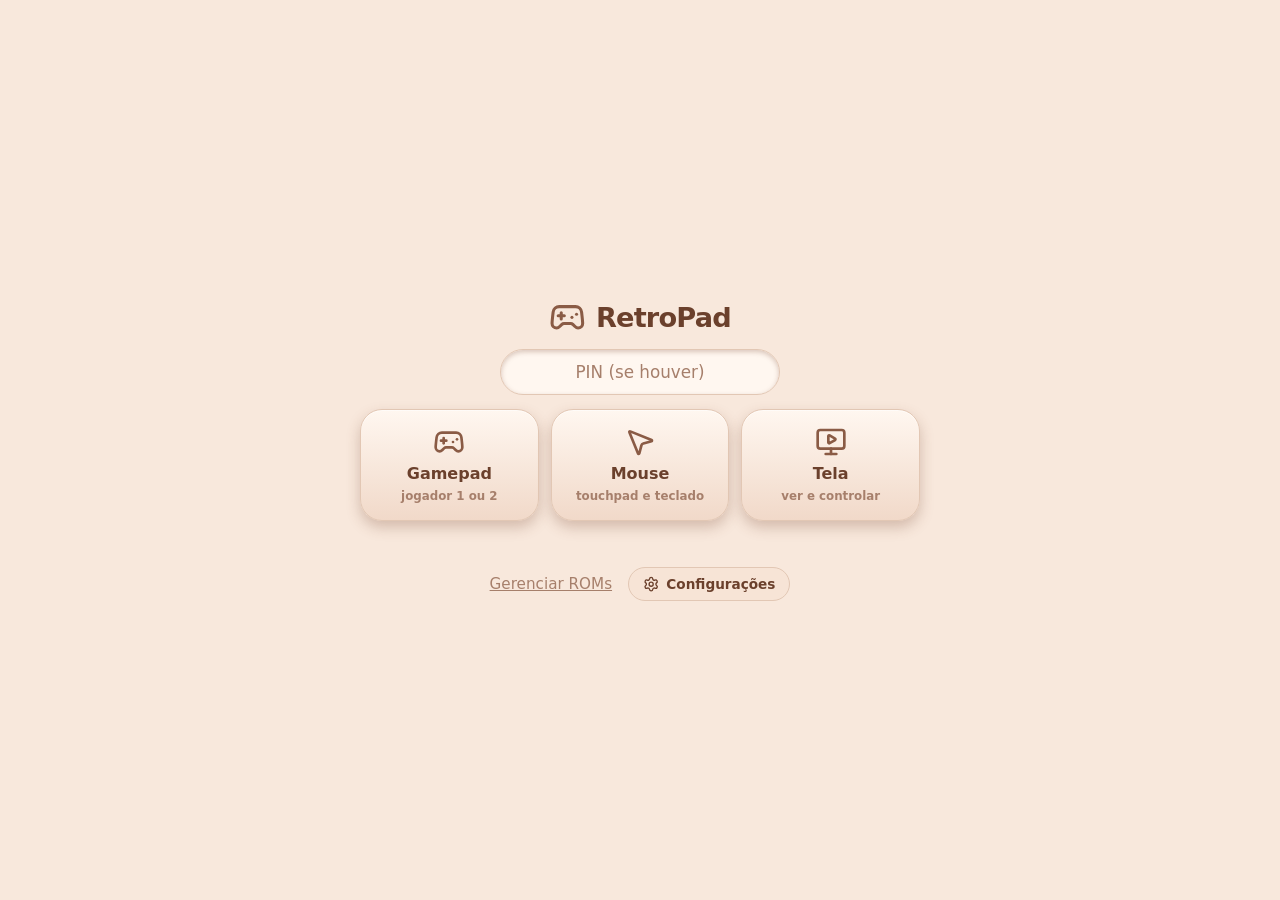
==== commit 6d2068c5: "feat: save settings in IndexedDB, one-tap Mouse/Tela, 'Limpar IndexedDB' - settings.js (RPConfig): t" ====
--- a/static/index.html
+++ b/static/index.html
@@ -11,33 +11,10 @@
 <meta name="mobile-web-app-capable" content="yes">
 <meta name="apple-mobile-web-app-title" content="RetroPad">
 <meta name="apple-mobile-web-app-status-bar-style" content="black-translucent">
+<link rel="stylesheet" href="/static/theme.css">
 <script>try{var t=localStorage.getItem("rp_theme");if(t)document.documentElement.dataset.theme=t}catch(e){}</script>
 <title>RetroPad</title>
 <style>
-  /* ---------- Tema pêssego (claro) e chocolate (escuro) ---------- */
-  :root {
-    --bg: #f8e8dc; --panel: #f7e4d6; --line: #e2c7b4; --ink: #6b402c; --muted: #a67f6b;
-    --brown: #8a5b45; --brown-d: #66402e; --on-brown: #fff6ee;
-    --hi: #fff7f0; --lo: #f1d9c9; --dot: rgba(138, 91, 69, 0.26); --shade: rgba(120, 70, 45, 0.28);
-    --danger: #b4432f;
-    --font: ui-sans-serif, system-ui, -apple-system, "Segoe UI", Roboto, "Helvetica Neue", sans-serif;
-    color-scheme: light;
-  }
-  @media (prefers-color-scheme: dark) {
-    :root:not([data-theme="light"]) {
-      --bg: #231710; --panel: #2c1d15; --line: #4a3326; --ink: #f2d9c8; --muted: #b68f78;
-      --brown: #c68e72; --brown-d: #a8725a; --on-brown: #2a1810;
-      --hi: #4e3a2e; --lo: #3a2a20; --dot: rgba(242, 217, 200, 0.2); --shade: rgba(0, 0, 0, 0.5);
-      --danger: #e07a64; color-scheme: dark;
-    }
-  }
-  :root[data-theme="dark"] {
-    --bg: #231710; --panel: #2c1d15; --line: #4a3326; --ink: #f2d9c8; --muted: #b68f78;
-    --brown: #c68e72; --brown-d: #a8725a; --on-brown: #2a1810;
-    --hi: #4e3a2e; --lo: #3a2a20; --dot: rgba(242, 217, 200, 0.2); --shade: rgba(0, 0, 0, 0.5);
-    --danger: #e07a64; color-scheme: dark;
-  }
-
   * { box-sizing: border-box; margin: 0; padding: 0; -webkit-tap-highlight-color: transparent; }
   html, body {
     height: 100%; background: var(--bg); color: var(--ink); font-family: var(--font);
@@ -78,6 +55,15 @@
   }
   #pin::placeholder { color: var(--muted); }
   #pin:focus-visible, .seg button:focus-visible, .cta:focus-visible, .link-btn:focus-visible { outline: 3px solid var(--brown); outline-offset: 2px; }
+  .launch { display: grid; grid-template-columns: repeat(3, minmax(0, 1fr)); gap: 12px; width: min(560px, 92vw); }
+  .tile { display: flex; flex-direction: column; align-items: center; gap: 6px; padding: 16px 8px; border-radius: 22px; font-weight: 800; font-size: 1rem; }
+  .tile .i { width: 2em; height: 2em; color: var(--brown); }
+  .tile small { font-weight: 600; font-size: 0.74rem; color: var(--muted); line-height: 1.2; }
+  .tile.on { background: linear-gradient(180deg, var(--brown), var(--brown-d)); color: var(--on-brown); }
+  .tile.on .i, .tile.on small { color: var(--on-brown); }
+  .who { display: flex; flex-direction: column; align-items: center; gap: 10px; }
+  .who > span { font-weight: 700; color: var(--muted); font-size: 0.9rem; }
+  .cta.last { outline: 3px solid color-mix(in oklab, var(--brown) 45%, transparent); outline-offset: 2px; }
   .seg { display: flex; padding: 4px; border-radius: 999px; background: var(--panel); border: 1.5px solid var(--line); box-shadow: inset 0 2px 5px var(--shade); }
   .seg button { display: inline-flex; align-items: center; gap: 8px; padding: 10px 18px; border-radius: 999px; font-weight: 700; font-size: 0.95rem; color: var(--muted); }
   .seg button.on { background: linear-gradient(180deg, var(--brown), var(--brown-d)); color: var(--on-brown); box-shadow: 0 3px 8px var(--shade); }
@@ -94,7 +80,11 @@
   .join-links a { color: var(--muted); font-size: 0.95rem; }
   .link-btn { display: inline-flex; align-items: center; gap: 7px; padding: 8px 14px; border-radius: 999px; font-weight: 700; font-size: 0.85rem; color: var(--ink); background: var(--panel); border: 1.5px solid var(--line); }
   @media (max-height: 460px) {
-    #join { gap: 9px; }
+    #join { gap: 8px; }
+    .tile { flex-direction: row; justify-content: center; padding: 10px 8px; }
+    .tile small { display: none; }
+    .tile .i { width: 1.5em; height: 1.5em; }
+    .who { flex-direction: row; gap: 14px; }
     .logo { font-size: 1.3rem; }
     .cta { padding: 10px 24px; font-size: 1rem; }
     .seg button { padding: 8px 16px; }
@@ -182,6 +172,32 @@
   #menu button.danger { color: var(--danger); }
   #menu hr { border: 0; border-top: 1px solid var(--line); margin: 4px 8px; }
 
+  #settings {
+    position: fixed; z-index: 52; left: 50%; top: 50%; transform: translate(-50%, -50%); width: min(400px, 92vw); max-height: 92vh; overflow-y: auto; overflow-x: hidden;
+    background: var(--bg); border: 1.5px solid var(--line); border-radius: 26px; padding: 18px 18px 16px; box-shadow: 0 18px 50px var(--shade); touch-action: pan-y;
+  }
+  #settings .head { display: flex; align-items: center; justify-content: space-between; margin-bottom: 8px; font-size: 1.15rem; font-weight: 800; }
+  #settings .head button { width: 38px; height: 38px; border-radius: 50%; display: flex; align-items: center; justify-content: center; }
+  .srow { display: flex; flex-wrap: wrap; align-items: center; justify-content: space-between; gap: 8px 12px; padding: 11px 2px; border-top: 1px solid var(--line); font-weight: 700; }
+  .srow.col { flex-direction: column; align-items: stretch; gap: 8px; }
+  .srow b { color: var(--brown); }
+  .seg.compact { flex: none; max-width: 100%; }
+  .seg.compact button { padding: 7px 12px; font-size: 0.85rem; white-space: nowrap; }
+  .switch { width: 54px; height: 32px; border-radius: 999px; background: var(--panel); border: 1.5px solid var(--line); box-shadow: inset 0 2px 5px var(--shade); position: relative; flex: none; }
+  .switch::after { content: ''; position: absolute; top: 3px; left: 3px; width: 24px; height: 24px; border-radius: 50%; background: var(--muted); transition: transform .15s, background .15s; }
+  .switch[aria-checked="true"] { background: var(--brown); }
+  .switch[aria-checked="true"]::after { transform: translateX(22px); background: var(--on-brown); }
+  #setSens { width: 100%; accent-color: var(--brown); }
+  #settings .note { font-size: 0.78rem; color: var(--muted); margin: 6px 2px 12px; line-height: 1.4; }
+  #setClear { width: 100%; min-height: 48px; border-radius: 999px; font-weight: 800; color: #fff;
+    background: linear-gradient(180deg, color-mix(in oklab, var(--danger) 82%, white), var(--danger)); box-shadow: 0 6px 14px var(--shade); }
+  #setClear.armed { outline: 3px solid color-mix(in oklab, var(--danger) 50%, transparent); outline-offset: 2px; }
+  @media (max-height: 460px) {
+    #settings { padding: 12px 14px; }
+    .srow { padding: 6px 2px; }
+    #settings .note { margin: 4px 2px 8px; font-size: 0.72rem; }
+    #setClear { min-height: 42px; }
+  }
   #streamMsg {
     position: fixed; left: 50%; top: 50%; transform: translate(-50%, -50%); z-index: 35; max-width: min(92vw, 520px);
     display: flex; align-items: center; gap: 12px; padding: 12px 14px 12px 18px; border-radius: 22px; line-height: 1.4;
@@ -233,22 +249,24 @@
   <div class="logo"><svg class="i" aria-hidden="true"><use href="/static/lucide.svg#gamepad-2"/></svg> RetroPad</div>
   <input id="pin" type="password" inputmode="numeric" placeholder="PIN (se houver)" autocomplete="off" aria-label="PIN">
 
-  <div class="seg" id="modeSeg" role="group" aria-label="Modo de controle">
-    <button type="button" data-mode="gamepad"><svg class="i" aria-hidden="true"><use href="/static/lucide.svg#gamepad-2"/></svg> Gamepad</button>
-    <button type="button" data-mode="mouse"><svg class="i" aria-hidden="true"><use href="/static/lucide.svg#mouse-pointer-2"/></svg> Mouse</button>
-    <button type="button" data-mode="screen"><svg class="i" aria-hidden="true"><use href="/static/lucide.svg#monitor-play"/></svg> Tela</button>
+  <div class="launch" id="launch" role="group" aria-label="Como você quer usar">
+    <button type="button" class="tile soft" data-mode="gamepad"><svg class="i" aria-hidden="true"><use href="/static/lucide.svg#gamepad-2"/></svg>Gamepad<small>jogador 1 ou 2</small></button>
+    <button type="button" class="tile soft" data-mode="mouse"><svg class="i" aria-hidden="true"><use href="/static/lucide.svg#mouse-pointer-2"/></svg>Mouse<small>touchpad e teclado</small></button>
+    <button type="button" class="tile soft" data-mode="screen"><svg class="i" aria-hidden="true"><use href="/static/lucide.svg#monitor-play"/></svg>Tela<small>ver e controlar</small></button>
   </div>
 
-  <div class="players" id="players">
-    <button type="button" class="cta" id="p1">Jogador 1</button>
-    <button type="button" class="cta" id="p2">Jogador 2</button>
+  <div class="who hidden" id="players">
+    <span>Qual jogador você é?</span>
+    <div class="players">
+      <button type="button" class="cta" id="p1">Jogador 1</button>
+      <button type="button" class="cta" id="p2">Jogador 2</button>
+    </div>
   </div>
-  <button type="button" class="cta hidden" id="connect"><svg class="i" aria-hidden="true"><use href="/static/lucide.svg#log-in"/></svg> Conectar</button>
   <div id="status" role="status"></div>
 
   <div class="join-links">
     <a href="/admin">Gerenciar ROMs</a>
-    <button id="theme" class="link-btn" type="button"><svg class="i" aria-hidden="true"><use href="/static/lucide.svg#sun-moon"/></svg> Tema</button>
+    <button id="openSettings" class="link-btn" type="button"><svg class="i" aria-hidden="true"><use href="/static/lucide.svg#settings"/></svg> Configurações</button>
     <button class="link-btn hidden" data-install type="button"><svg class="i" aria-hidden="true"><use href="/static/lucide.svg#download"/></svg> Instalar app</button>
   </div>
 </section>
@@ -312,27 +330,35 @@
 </main>
 
 <div id="sheetBack" class="hidden"></div>
+<div id="settings" class="hidden" role="dialog" aria-label="Configurações">
+  <div class="head"><span>Configurações</span><button type="button" id="setClose" class="soft" aria-label="Fechar"><svg class="i" aria-hidden="true"><use href="/static/lucide.svg#x"/></svg></button></div>
+  <div class="srow"><span>Tema</span>
+    <div class="seg compact" id="themeSeg" role="group" aria-label="Tema">
+      <button type="button" data-theme-v="auto">Auto</button><button type="button" data-theme-v="light">Claro</button><button type="button" data-theme-v="dark">Escuro</button>
+    </div></div>
+  <div class="srow"><span>Vibração ao tocar</span><button type="button" id="setVib" class="switch" role="switch" aria-checked="true" aria-label="Vibração"></button></div>
+  <div class="srow col"><span>Velocidade do mouse <b id="sensVal"></b></span><input type="range" id="setSens" min="0.8" max="3" step="0.1" aria-label="Velocidade do mouse"></div>
+  <p class="note">Estas preferências ficam salvas neste aparelho (IndexedDB): tema, último modo e jogador, tela do sistema, vibração e velocidade do mouse. O PIN nunca é salvo.</p>
+  <button type="button" id="setClear"><svg class="i" aria-hidden="true"><use href="/static/lucide.svg#trash-2"/></svg> Limpar IndexedDB</button>
+</div>
 <div id="menu" class="hidden" role="menu">
   <button type="button" id="mScreen"><svg class="i" aria-hidden="true"><use href="/static/lucide.svg#monitor-play"/></svg>Tela do sistema<span class="state" id="mScreenState">desligada</span></button>
-  <button type="button" id="mTheme"><svg class="i" aria-hidden="true"><use href="/static/lucide.svg#sun-moon"/></svg>Alternar tema</button>
+  <button type="button" id="mSettings"><svg class="i" aria-hidden="true"><use href="/static/lucide.svg#settings"/></svg>Configurações</button>
   <hr>
   <button type="button" id="mExit" class="danger"><svg class="i" aria-hidden="true"><use href="/static/lucide.svg#log-out"/></svg>Sair</button>
 </div>
 
+<script src="/static/settings.js"></script>
 <script>
-(() => {
+RPConfig.load().then(() => {
   'use strict';
   const $ = (id) => document.getElementById(id);
   const joinEl = $('join'), padEl = $('pad'), statusEl = $('status'), pinEl = $('pin');
-  const store = {
-    get(k) { try { return localStorage.getItem(k); } catch (_) { return null; } },
-    set(k, v) { try { localStorage.setItem(k, v); } catch (_) {} },
-  };
+  const cfg = RPConfig;
   const ico = (name, cls = '') => `<svg class="i ${cls}" aria-hidden="true"><use href="/static/lucide.svg#${name}"/></svg>`;
 
   const MODES = ['gamepad', 'mouse', 'screen'];
-  let mode = store.get('rp_mode'); if (mode === 'keyboard') mode = 'mouse';
-  if (!MODES.includes(mode)) mode = 'gamepad';
+  let mode = cfg.get('mode');
   let ws = null, player = null, retry = false, inGame = false;
 
   const setStatus = (text) => { statusEl.textContent = text; };
@@ -341,26 +367,18 @@
     const el = $('toast'); el.textContent = text; el.classList.remove('hidden');
     clearTimeout(toastTimer); toastTimer = setTimeout(() => el.classList.add('hidden'), ms);
   }
-  const buzz = () => { try { navigator.vibrate && navigator.vibrate(8); } catch (_) {} };
-
-  // ---------- Tema ----------
-  function toggleTheme() {
-    const root = document.documentElement;
-    const dark = root.dataset.theme ? root.dataset.theme === 'dark' : matchMedia('(prefers-color-scheme: dark)').matches;
-    root.dataset.theme = dark ? 'light' : 'dark';
-    store.set('rp_theme', root.dataset.theme);
-  }
-  $('theme').onclick = toggleTheme;
+  const buzz = () => { try { if (cfg.get('vibrate') && navigator.vibrate) navigator.vibrate(8); } catch (_) {} };
 
   // ---------- Tela de entrada ----------
   function paintJoin() {
-    document.querySelectorAll('#modeSeg button').forEach((b) => b.classList.toggle('on', b.dataset.mode === mode));
-    const gp = mode === 'gamepad';
-    $('players').classList.toggle('hidden', !gp);
-    $('connect').classList.toggle('hidden', gp);
-  }
-  document.querySelectorAll('#modeSeg button').forEach((b) => b.addEventListener('click', () => {
-    mode = b.dataset.mode; store.set('rp_mode', mode); paintJoin();
+    document.querySelectorAll('#launch .tile').forEach((b) => b.classList.toggle('on', b.dataset.mode === mode && !$('players').classList.contains('hidden')));
+    document.querySelectorAll('#players .cta').forEach((b) => b.classList.toggle('last', Number(b.id.slice(1)) === cfg.get('player')));
+  }
+  // Mouse e Tela conectam direto (não usam jogador). Só o Gamepad pede para escolher Jogador 1 ou 2.
+  document.querySelectorAll('#launch .tile').forEach((b) => b.addEventListener('click', () => {
+    mode = b.dataset.mode; cfg.set('mode', mode);
+    if (mode === 'gamepad') { $('players').classList.remove('hidden'); paintJoin(); }
+    else { $('players').classList.add('hidden'); paintJoin(); startJoin(null); }
   }));
 
   // ---------- Conexão ----------
@@ -389,12 +407,12 @@
   }
   function startJoin(p) {
     player = p; retry = true; setStatus('Conectando…');
+    if (p) cfg.set('player', p);
     try { document.documentElement.requestFullscreen && document.documentElement.requestFullscreen(); } catch (_) {}
     connect();
   }
   $('p1').onclick = () => startJoin(1);
   $('p2').onclick = () => startJoin(2);
-  $('connect').onclick = () => startJoin(null);
   const wsSend = (obj) => { if (ws && ws.readyState === WebSocket.OPEN) ws.send(JSON.stringify(obj)); };
 
   function enterGame() {
@@ -406,7 +424,7 @@
     $('gamepad').classList.toggle('hidden', !gp);
     $('touchpad').classList.toggle('hidden', gp);
     fit();
-    if (mode === 'screen' || store.get('rp_stream') === '1') startStream();
+    if (mode === 'screen' || cfg.get('stream')) startStream();
   }
   function leaveGame() {
     retry = false; inGame = false;
@@ -430,12 +448,43 @@
 
   // ---------- Menu (engrenagem) ----------
   const openMenu = () => { $('sheetBack').classList.remove('hidden'); $('menu').classList.remove('hidden'); paintStream(); };
-  function closeMenu() { $('sheetBack').classList.add('hidden'); $('menu').classList.add('hidden'); }
+  function closeMenu() { $('sheetBack').classList.add('hidden'); $('menu').classList.add('hidden'); closeSettings(); }
   document.querySelectorAll('[data-open-menu]').forEach((b) => b.addEventListener('click', openMenu));
   $('sheetBack').addEventListener('click', closeMenu);
-  $('mTheme').addEventListener('click', () => { toggleTheme(); closeMenu(); });
+  $('mSettings').addEventListener('click', () => { closeMenu(); openSettings(); });
   $('mScreen').addEventListener('click', () => { closeMenu(); toggleStream(); });
   $('mExit').addEventListener('click', () => { closeMenu(); leaveGame(); });
+
+  // ---------- Configurações (salvas no IndexedDB) ----------
+  function paintSettings() {
+    document.querySelectorAll('#themeSeg button').forEach((b) => b.classList.toggle('on', b.dataset.themeV === cfg.get('theme')));
+    $('setVib').setAttribute('aria-checked', String(cfg.get('vibrate')));
+    $('setSens').value = cfg.get('sensitivity');
+    $('sensVal').textContent = Number(cfg.get('sensitivity')).toFixed(1) + '×';
+    resetClearButton();
+  }
+  function openSettings() { paintSettings(); $('sheetBack').classList.remove('hidden'); $('settings').classList.remove('hidden'); }
+  function closeSettings() { $('settings').classList.add('hidden'); if ($('menu').classList.contains('hidden')) $('sheetBack').classList.add('hidden'); resetClearButton(); }
+  $('openSettings').addEventListener('click', openSettings);
+  $('setClose').addEventListener('click', closeSettings);
+  document.querySelectorAll('#themeSeg button').forEach((b) => b.addEventListener('click', () => { cfg.set('theme', b.dataset.themeV); paintSettings(); }));
+  $('setVib').addEventListener('click', () => { cfg.set('vibrate', !cfg.get('vibrate')); paintSettings(); buzz(); });
+  $('setSens').addEventListener('input', (e) => { cfg.set('sensitivity', Number(e.target.value)); $('sensVal').textContent = Number(e.target.value).toFixed(1) + '×'; });
+  // Limpar exige um segundo toque, para não apagar por engano.
+  let clearTimer = 0;
+  function resetClearButton() {
+    clearTimeout(clearTimer); $('setClear').classList.remove('armed');
+    $('setClear').innerHTML = ico('trash-2') + ' Limpar IndexedDB';
+  }
+  $('setClear').addEventListener('click', async () => {
+    if (!$('setClear').classList.contains('armed')) {
+      $('setClear').classList.add('armed'); $('setClear').innerHTML = ico('trash-2') + ' Toque de novo para apagar tudo';
+      clearTimer = setTimeout(resetClearButton, 3000); return;
+    }
+    await cfg.clear();
+    mode = cfg.get('mode'); streaming = streaming && inGame;
+    $('players').classList.add('hidden'); paintJoin(); paintSettings(); toast('Dados salvos apagados');
+  });
 
   // ---------- Gamepad ----------
   const pressed = new Set();
@@ -533,12 +582,12 @@
   }
   function startStream() {
     if (!inGame) return;
-    streaming = true; gotFrame = false; store.set('rp_stream', '1');
+    streaming = true; gotFrame = false; cfg.set('stream', true);
     showMsg('Carregando a tela do sistema…'); msgEl.classList.remove('hidden');
     paintStream(); wsSend({ t: 'stream', on: true });
   }
   function stopStream() {
-    streaming = false; gotFrame = false; store.set('rp_stream', '0');
+    streaming = false; gotFrame = false; cfg.set('stream', false);
     wsSend({ t: 'stream', on: false }); hideMsg(); paintStream();
   }
   const toggleStream = () => (streaming ? stopStream() : startStream());
@@ -565,7 +614,7 @@
 
   // ---------- Touchpad ----------
   const surface = surfaceEl;
-  const SENS = 1.7;                       // velocidade do cursor
+  const sens = () => cfg.get('sensitivity');   // velocidade do cursor
   const TAP_MS = 230, TAP_PX = 9, DRAG_GAP_MS = 320;
   let mx = 0, my = 0, sv = 0, raf = 0;    // acumuladores enviados a cada quadro
   const touches = new Map();              // id -> {x, y, sx, sy, t, moved}
@@ -609,7 +658,7 @@
     ring(e.pointerId, e.clientX, e.clientY);
     if (touches.size === 1) {
       if (!p.moved) return;                    // ignora tremida do dedo parado
-      mx += dx * SENS; my += dy * SENS; queue();
+      mx += dx * sens(); my += dy * sens(); queue();
     } else if (touches.size === 2) {
       if (p.moved) twoMoved = true;
       sv += dy / 14 / 2; queue();              // média dos dois dedos; o conteúdo acompanha os dedos
@@ -700,7 +749,7 @@
 
   paintJoin();
   paintStream();
-})();
+});
 </script>
 <script src="/static/pwa.js" defer></script>
 </body>
--- a/static/theme.css
+++ b/static/theme.css
@@ -0,0 +1,37 @@
+/* RetroPad - tema (pêssego no claro, chocolate no escuro). Fonte única do visual.
+ *
+ * É usado pelo controle (index.html) e pelo gerenciador de ROMs (admin.html + admin.css).
+ * Para mudar o visual do app inteiro, edite só as variáveis abaixo.
+ *
+ * Modo escuro: automático pelo sistema; <html data-theme="light|dark"> força um dos dois.
+ */
+
+  :root {
+    --bg: #f8e8dc; --panel: #f7e4d6; --line: #e2c7b4; --ink: #6b402c; --muted: #a67f6b;
+    --brown: #8a5b45; --brown-d: #66402e; --on-brown: #fff6ee;
+    --hi: #fff7f0; --lo: #f1d9c9; --dot: rgba(138, 91, 69, 0.26); --shade: rgba(120, 70, 45, 0.28);
+    --danger: #b4432f; --ok: #6f9a55;
+    --font: ui-sans-serif, system-ui, -apple-system, "Segoe UI", Roboto, "Helvetica Neue", sans-serif;
+    color-scheme: light;
+  }
+  @media (prefers-color-scheme: dark) {
+    :root:not([data-theme="light"]) {
+      --bg: #231710; --panel: #2c1d15; --line: #4a3326; --ink: #f2d9c8; --muted: #b68f78;
+      --brown: #c68e72; --brown-d: #a8725a; --on-brown: #2a1810;
+      --hi: #4e3a2e; --lo: #3a2a20; --dot: rgba(242, 217, 200, 0.2); --shade: rgba(0, 0, 0, 0.5);
+      --danger: #e07a64; --ok: #9bc27d; color-scheme: dark;
+    }
+  }
+  :root[data-theme="dark"] {
+    --bg: #231710; --panel: #2c1d15; --line: #4a3326; --ink: #f2d9c8; --muted: #b68f78;
+    --brown: #c68e72; --brown-d: #a8725a; --on-brown: #2a1810;
+    --hi: #4e3a2e; --lo: #3a2a20; --dot: rgba(242, 217, 200, 0.2); --shade: rgba(0, 0, 0, 0.5);
+    --danger: #e07a64; --ok: #9bc27d; color-scheme: dark;
+  }
+
+
+/* Utilidades compartilhadas */
+.hidden { display: none !important; }
+.i { width: 1.2em; height: 1.2em; flex: none; vertical-align: -0.22em; pointer-events: none;
+     fill: none; stroke: currentColor; stroke-width: 2; stroke-linecap: round; stroke-linejoin: round; }
+.i.fill { fill: currentColor; }
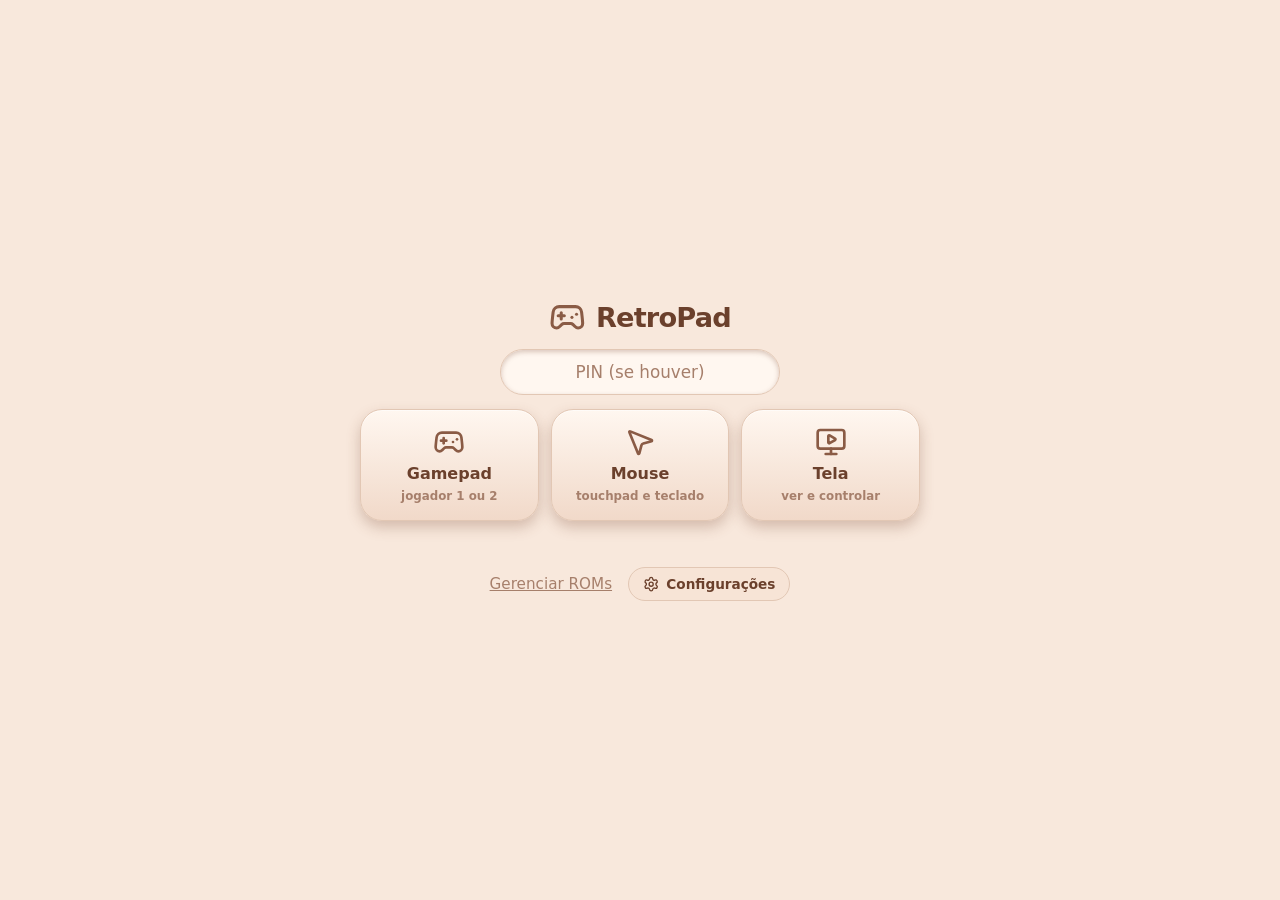
==== commit d9e32bdb: "feat: per-function routes, bulk ROM upload with total progress, prettier ROM manager - Routes: /game" ====
--- a/static/index.html
+++ b/static/index.html
@@ -61,6 +61,10 @@
   .tile small { font-weight: 600; font-size: 0.74rem; color: var(--muted); line-height: 1.2; }
   .tile.on { background: linear-gradient(180deg, var(--brown), var(--brown-d)); color: var(--on-brown); }
   .tile.on .i, .tile.on small { color: var(--on-brown); }
+  a.tile { text-decoration: none; color: inherit; }
+  .fn-title { display: flex; align-items: center; gap: 10px; font-size: 1.25rem; font-weight: 800; }
+  .fn-title .i { width: 1.5em; height: 1.5em; color: var(--brown); }
+  #fn { display: flex; flex-direction: column; align-items: center; gap: 14px; }
   .who { display: flex; flex-direction: column; align-items: center; gap: 10px; }
   .who > span { font-weight: 700; color: var(--muted); font-size: 0.9rem; }
   .cta.last { outline: 3px solid color-mix(in oklab, var(--brown) 45%, transparent); outline-offset: 2px; }
@@ -250,22 +254,27 @@
   <input id="pin" type="password" inputmode="numeric" placeholder="PIN (se houver)" autocomplete="off" aria-label="PIN">
 
   <div class="launch" id="launch" role="group" aria-label="Como você quer usar">
-    <button type="button" class="tile soft" data-mode="gamepad"><svg class="i" aria-hidden="true"><use href="/static/lucide.svg#gamepad-2"/></svg>Gamepad<small>jogador 1 ou 2</small></button>
-    <button type="button" class="tile soft" data-mode="mouse"><svg class="i" aria-hidden="true"><use href="/static/lucide.svg#mouse-pointer-2"/></svg>Mouse<small>touchpad e teclado</small></button>
-    <button type="button" class="tile soft" data-mode="screen"><svg class="i" aria-hidden="true"><use href="/static/lucide.svg#monitor-play"/></svg>Tela<small>ver e controlar</small></button>
+    <a href="/gamepad" class="tile soft" data-route="gamepad"><svg class="i" aria-hidden="true"><use href="/static/lucide.svg#gamepad-2"/></svg>Gamepad<small>jogador 1 ou 2</small></a>
+    <a href="/mouse" class="tile soft" data-route="mouse"><svg class="i" aria-hidden="true"><use href="/static/lucide.svg#mouse-pointer-2"/></svg>Mouse<small>touchpad e teclado</small></a>
+    <a href="/tela" class="tile soft" data-route="tela"><svg class="i" aria-hidden="true"><use href="/static/lucide.svg#monitor-play"/></svg>Tela<small>ver e controlar</small></a>
   </div>
 
-  <div class="who hidden" id="players">
-    <span>Qual jogador você é?</span>
-    <div class="players">
-      <button type="button" class="cta" id="p1">Jogador 1</button>
-      <button type="button" class="cta" id="p2">Jogador 2</button>
+  <div id="fn" class="hidden">
+    <div class="fn-title"><span id="fnIcon"></span><span id="fnName"></span></div>
+    <div class="who hidden" id="players">
+      <span>Qual jogador você é?</span>
+      <div class="players">
+        <button type="button" class="cta" id="p1">Jogador 1</button>
+        <button type="button" class="cta" id="p2">Jogador 2</button>
+      </div>
     </div>
+    <button type="button" class="cta hidden" id="connect"><svg class="i" aria-hidden="true"><use href="/static/lucide.svg#log-in"/></svg> Conectar</button>
+    <a href="/" class="link-btn" id="back"><svg class="i" aria-hidden="true"><use href="/static/lucide.svg#arrow-left"/></svg> Início</a>
   </div>
   <div id="status" role="status"></div>
 
   <div class="join-links">
-    <a href="/admin">Gerenciar ROMs</a>
+    <a href="/roms">Gerenciar ROMs</a>
     <button id="openSettings" class="link-btn" type="button"><svg class="i" aria-hidden="true"><use href="/static/lucide.svg#settings"/></svg> Configurações</button>
     <button class="link-btn hidden" data-install type="button"><svg class="i" aria-hidden="true"><use href="/static/lucide.svg#download"/></svg> Instalar app</button>
   </div>
@@ -370,16 +379,47 @@
   const buzz = () => { try { if (cfg.get('vibrate') && navigator.vibrate) navigator.vibrate(8); } catch (_) {} };
 
   // ---------- Tela de entrada ----------
+  // ---------- Rotas: uma por função (/gamepad, /mouse, /tela, /config) ----------
+  const ROUTES = {
+    '/gamepad': { mode: 'gamepad', name: 'Gamepad', icon: 'gamepad-2' },
+    '/mouse': { mode: 'mouse', name: 'Mouse e teclado', icon: 'mouse-pointer-2' },
+    '/tela': { mode: 'screen', name: 'Tela do sistema', icon: 'monitor-play' },
+  };
+  const routeOf = () => ROUTES[location.pathname.replace(/\/+$/, '')] || null;
+  function navigate(path, replace) {
+    if (location.pathname !== path) history[replace ? 'replaceState' : 'pushState']({}, '', path);
+    render();
+  }
   function paintJoin() {
-    document.querySelectorAll('#launch .tile').forEach((b) => b.classList.toggle('on', b.dataset.mode === mode && !$('players').classList.contains('hidden')));
     document.querySelectorAll('#players .cta').forEach((b) => b.classList.toggle('last', Number(b.id.slice(1)) === cfg.get('player')));
   }
-  // Mouse e Tela conectam direto (não usam jogador). Só o Gamepad pede para escolher Jogador 1 ou 2.
-  document.querySelectorAll('#launch .tile').forEach((b) => b.addEventListener('click', () => {
-    mode = b.dataset.mode; cfg.set('mode', mode);
-    if (mode === 'gamepad') { $('players').classList.remove('hidden'); paintJoin(); }
-    else { $('players').classList.add('hidden'); paintJoin(); startJoin(null); }
+  // Mostra o que o endereço pede: a entrada (/), a conexão de uma função ou as configurações (/config).
+  function render() {
+    const path = location.pathname.replace(/\/+$/, '') || '/';
+    const r = routeOf();
+    document.title = r ? `RetroPad · ${r.name}` : 'RetroPad';
+    if (inGame && (!r || r.mode !== mode)) leaveGame(true);          // botão "voltar" do celular
+    if (path === '/config') { openSettings(); } else if (!$('settings').classList.contains('hidden') && !inGame) closeSettings(true);
+    $('launch').classList.toggle('hidden', !!r);
+    $('fn').classList.toggle('hidden', !r);
+    if (r) {
+      mode = r.mode;
+      $('fnIcon').innerHTML = ico(r.icon); $('fnName').textContent = r.name;
+      const gp = mode === 'gamepad';
+      $('players').classList.toggle('hidden', !gp);
+      $('connect').classList.toggle('hidden', gp);
+      paintJoin();
+    }
+  }
+  // Mouse e Tela conectam direto (não usam jogador). O Gamepad pede para escolher Jogador 1 ou 2.
+  document.querySelectorAll('#launch .tile').forEach((a) => a.addEventListener('click', (e) => {
+    e.preventDefault();
+    navigate(a.getAttribute('href'));
+    if (mode !== 'gamepad') startJoin(null);
   }));
+  $('back').addEventListener('click', (e) => { e.preventDefault(); navigate('/'); });
+  $('connect').addEventListener('click', () => startJoin(null));
+  window.addEventListener('popstate', render);
 
   // ---------- Conexão ----------
   function connect() {
@@ -407,7 +447,7 @@
   }
   function startJoin(p) {
     player = p; retry = true; setStatus('Conectando…');
-    if (p) cfg.set('player', p);
+    cfg.set('mode', mode); if (p) cfg.set('player', p);
     try { document.documentElement.requestFullscreen && document.documentElement.requestFullscreen(); } catch (_) {}
     connect();
   }
@@ -426,7 +466,7 @@
     fit();
     if (mode === 'screen' || cfg.get('stream')) startStream();
   }
-  function leaveGame() {
+  function leaveGame(fromRoute) {
     retry = false; inGame = false;
     pressed.clear(); lastPad = '';
     if (streaming) wsSend({ t: 'stream', on: false });   // para o vídeo antes de fechar o socket
@@ -436,6 +476,7 @@
     kb.blur();
     padEl.classList.add('hidden'); joinEl.classList.remove('hidden');
     document.body.classList.remove('game');
+    if (!fromRoute) navigate('/');
   }
 
   // O teclado do celular encolhe a tela: acompanhamos a área realmente visível.
@@ -464,9 +505,12 @@
     resetClearButton();
   }
   function openSettings() { paintSettings(); $('sheetBack').classList.remove('hidden'); $('settings').classList.remove('hidden'); }
-  function closeSettings() { $('settings').classList.add('hidden'); if ($('menu').classList.contains('hidden')) $('sheetBack').classList.add('hidden'); resetClearButton(); }
-  $('openSettings').addEventListener('click', openSettings);
-  $('setClose').addEventListener('click', closeSettings);
+  function closeSettings(fromRoute) {
+    $('settings').classList.add('hidden'); if ($('menu').classList.contains('hidden')) $('sheetBack').classList.add('hidden'); resetClearButton();
+    if (fromRoute !== true && location.pathname === '/config') navigate('/', true);
+  }
+  $('openSettings').addEventListener('click', () => navigate('/config'));
+  $('setClose').addEventListener('click', () => closeSettings());
   document.querySelectorAll('#themeSeg button').forEach((b) => b.addEventListener('click', () => { cfg.set('theme', b.dataset.themeV); paintSettings(); }));
   $('setVib').addEventListener('click', () => { cfg.set('vibrate', !cfg.get('vibrate')); paintSettings(); buzz(); });
   $('setSens').addEventListener('input', (e) => { cfg.set('sensitivity', Number(e.target.value)); $('sensVal').textContent = Number(e.target.value).toFixed(1) + '×'; });
@@ -747,7 +791,7 @@
     e.preventDefault(); wsSend({ t: 'key', key: name, mods: takeMods() });
   });
 
-  paintJoin();
+  render();
   paintStream();
 });
 </script>
